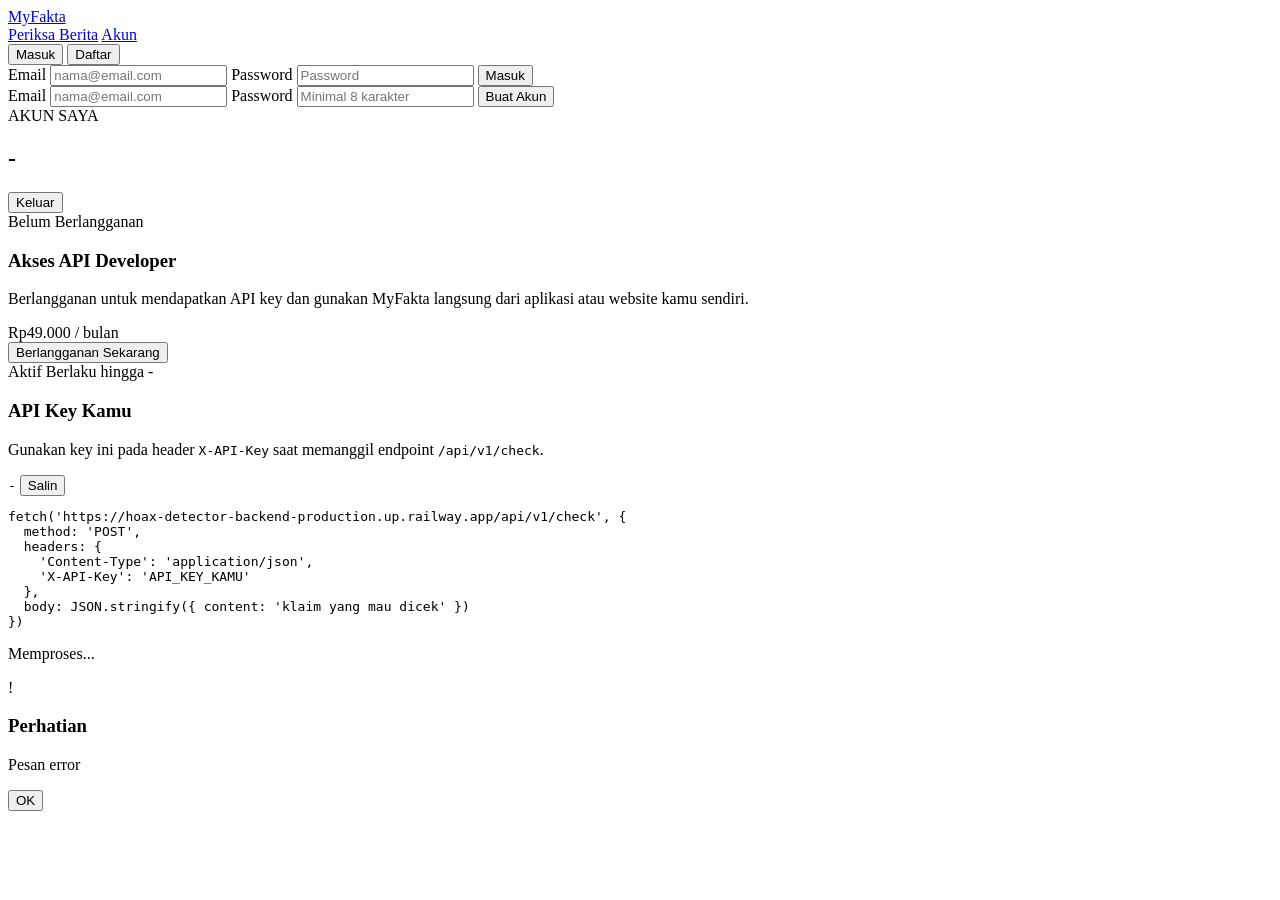
==== Frontend/account.html @ b6aeb2e0 "feat: account html for profile and auth" ====
<!DOCTYPE html>
<html lang="en">
<head>
    <meta charset="UTF-8">
    <meta name="viewport" content="width=device-width, initial-scale=1.0">
    <title>MyFakta - Akun</title>
    <link rel="stylesheet" href="style.css">
    <link rel="stylesheet" href="account.css">
    <script src="https://app.sandbox.midtrans.com/snap/snap.js" data-client-key="ISI_CLIENT_KEY_MIDTRANS_KAMU"></script>
</head>
<body>
    <main class="page">

        <div class="brand-row">
            <a href="index.html" class="brand">MyFakta</a>
            <nav class="nav-links">
                <a href="index.html">Periksa Berita</a>
                <a href="account.html" class="active">Akun</a>
            </nav>
        </div>

        <!-- ============ AUTH SECTION (login/register) ============ -->
        <section id="auth-section" class="hidden">
            <div class="auth-wrapper">
                <div class="auth-card">
                    <div class="auth-tabs">
                        <button id="tab-login" class="auth-tab active">Masuk</button>
                        <button id="tab-register" class="auth-tab">Daftar</button>
                    </div>

                    <form id="login-form" class="auth-form">
                        <label for="login-email">Email</label>
                        <input id="login-email" type="email" placeholder="nama@email.com" required/>

                        <label for="login-password">Password</label>
                        <input id="login-password" type="password" placeholder="Password" required/>

                        <button type="submit">Masuk</button>
                    </form>

                    <form id="register-form" class="auth-form hidden">
                        <label for="register-email">Email</label>
                        <input id="register-email" type="email" placeholder="nama@email.com" required/>

                        <label for="register-password">Password</label>
                        <input id="register-password" type="password" placeholder="Minimal 8 karakter" minlength="8" required/>

                        <button type="submit">Buat Akun</button>
                    </form>
                </div>
            </div>
        </section>

        <!-- ============ PROFILE / DASHBOARD SECTION ============ -->
        <section id="profile-section" class="hidden">
            <div class="profile-wrapper">

                <div class="profile-header">
                    <div>
                        <span class="badge-label">AKUN SAYA</span>
                        <h2 id="profile-email">-</h2>
                    </div>
                    <button id="logout-btn" class="btn-secondary btn-slim">Keluar</button>
                </div>

                <!-- Kondisi: belum subscribe -->
                <div id="subscribe-card" class="result-card hidden">
                    <div class="plan-status-row">
                        <span class="status-pill status-inactive">Belum Berlangganan</span>
                    </div>
                    <h3 class="plan-title">Akses API Developer</h3>
                    <p class="plan-desc">Berlangganan untuk mendapatkan API key dan gunakan MyFakta langsung dari aplikasi atau website kamu sendiri.</p>
                    <div class="price-box">
                        <span class="price-amount">Rp49.000</span>
                        <span class="price-period">/ bulan</span>
                    </div>
                    <button id="subscribe-btn" class="btn-primary">Berlangganan Sekarang</button>
                </div>

                <!-- Kondisi: sudah subscribe aktif -->
                <div id="active-card" class="result-card hidden">
                    <div class="plan-status-row">
                        <span class="status-pill status-active">Aktif</span>
                        <span class="plan-expiry" id="plan-expiry">Berlaku hingga -</span>
                    </div>
                    <h3 class="plan-title">API Key Kamu</h3>
                    <p class="plan-desc">Gunakan key ini pada header <code>X-API-Key</code> saat memanggil endpoint <code>/api/v1/check</code>.</p>

                    <div class="apikey-box">
                        <code id="api-key-value">-</code>
                        <button id="copy-key-btn" class="btn-slim">Salin</button>
                    </div>

                    <div class="code-sample">
<pre id="code-sample-text">fetch('https://hoax-detector-backend-production.up.railway.app/api/v1/check', {
  method: 'POST',
  headers: {
    'Content-Type': 'application/json',
    'X-API-Key': 'API_KEY_KAMU'
  },
  body: JSON.stringify({ content: 'klaim yang mau dicek' })
})</pre>
                    </div>
                </div>

            </div>
        </section>
    </main>

    <section id="loading-section" class="hidden">
        <div class="spinner"></div>
        <p id="loading-text">Memproses...</p>
    </section>

    <div id="modal-overlay" class="modal-overlay hidden">
        <div class="modal-box">
            <div class="modal-icon">!</div>
            <h3 id="modal-title">Perhatian</h3>
            <p id="modal-message">Pesan error</p>
            <button id="modal-close-btn" class="btn-primary">OK</button>
        </div>
    </div>

    <script>
    const API_BASE_URL = 'https://hoax-detector-backend-production.up.railway.app';

    // ---------- Elemen ----------
    const authSection      = document.getElementById('auth-section');
    const profileSection   = document.getElementById('profile-section');
    const loadingSection   = document.getElementById('loading-section');
    const loadingText      = document.getElementById('loading-text');

    const tabLogin          = document.getElementById('tab-login');
    const tabRegister       = document.getElementById('tab-register');
    const loginForm         = document.getElementById('login-form');
    const registerForm      = document.getElementById('register-form');

    const profileEmail      = document.getElementById('profile-email');
    const logoutBtn         = document.getElementById('logout-btn');

    const subscribeCard     = document.getElementById('subscribe-card');
    const subscribeBtn      = document.getElementById('subscribe-btn');

    const activeCard        = document.getElementById('active-card');
    const planExpiry        = document.getElementById('plan-expiry');
    const apiKeyValue        = document.getElementById('api-key-value');
    const copyKeyBtn        = document.getElementById('copy-key-btn');
    const codeSampleText    = document.getElementById('code-sample-text');

    const modalOverlay      = document.getElementById('modal-overlay');
    const modalTitle        = document.getElementById('modal-title');
    const modalMessage      = document.getElementById('modal-message');
    const modalCloseBtn     = document.getElementById('modal-close-btn');

    // ---------- Helper ----------
    function showModal(title, message) {
        modalTitle.textContent = title;
        modalMessage.textContent = message;
        modalOverlay.classList.remove('hidden');
    }
    function closeModal() {
        modalOverlay.classList.add('hidden');
    }
    function showLoading(text) {
        loadingText.textContent = text || 'Memproses...';
        loadingSection.classList.remove('hidden');
    }
    function hideLoading() {
        loadingSection.classList.add('hidden');
    }
    function getToken() {
        return localStorage.getItem('myfakta_token');
    }
    function setToken(token) {
        localStorage.setItem('myfakta_token', token);
    }
    function clearToken() {
        localStorage.removeItem('myfakta_token');
    }

    async function apiFetch(path, options = {}) {
        const token = getToken();
        const headers = { 'Content-Type': 'application/json', ...(options.headers || {}) };
        if (token) headers['Authorization'] = 'Bearer ' + token;

        const response = await fetch(API_BASE_URL + path, { ...options, headers });
        const body = await response.json().catch(() => ({}));

        if (!response.ok) {
            throw new Error(body.detail || 'Terjadi kesalahan, coba lagi.');
        }
        return body;
    }

    // ---------- Tab switch (login/register) ----------
    tabLogin.addEventListener('click', () => {
        tabLogin.classList.add('active');
        tabRegister.classList.remove('active');
        loginForm.classList.remove('hidden');
        registerForm.classList.add('hidden');
    });
    tabRegister.addEventListener('click', () => {
        tabRegister.classList.add('active');
        tabLogin.classList.remove('active');
        registerForm.classList.remove('hidden');
        loginForm.classList.add('hidden');
    });

    // ---------- Login ----------
    loginForm.addEventListener('submit', async (e) => {
        e.preventDefault();
        const email = document.getElementById('login-email').value.trim();
        const password = document.getElementById('login-password').value;

        showLoading('Sedang masuk...');
        try {
            const data = await apiFetch('/api/auth/login', {
                method: 'POST',
                body: JSON.stringify({ email, password }),
            });
            setToken(data.access_token);
            await loadProfile();
        } catch (err) {
            hideLoading();
            showModal('Gagal Masuk', err.message);
        }
    });

    // ---------- Register ----------
    registerForm.addEventListener('submit', async (e) => {
        e.preventDefault();
        const email = document.getElementById('register-email').value.trim();
        const password = document.getElementById('register-password').value;

        showLoading('Membuat akun...');
        try {
            await apiFetch('/api/auth/register', {
                method: 'POST',
                body: JSON.stringify({ email, password }),
            });
            // Auto login setelah register sukses
            const data = await apiFetch('/api/auth/login', {
                method: 'POST',
                body: JSON.stringify({ email, password }),
            });
            setToken(data.access_token);
            await loadProfile();
        } catch (err) {
            hideLoading();
            showModal('Gagal Mendaftar', err.message);
        }
    });

    // ---------- Load profile & tentukan tampilan ----------
    async function loadProfile() {
        showLoading('Memuat profil...');
        try {
            const profile = await apiFetch('/api/account/me');
            hideLoading();
            renderProfile(profile);
        } catch (err) {
            hideLoading();
            clearToken();
            showAuthView();
        }
    }

    function renderProfile(profile) {
        authSection.classList.add('hidden');
        profileSection.classList.remove('hidden');

        profileEmail.textContent = profile.email;

        if (profile.subscription_status === 'active' && profile.api_key) {
            subscribeCard.classList.add('hidden');
            activeCard.classList.remove('hidden');

            apiKeyValue.textContent = profile.api_key;
            codeSampleText.textContent = codeSampleText.textContent.replace('API_KEY_KAMU', profile.api_key);

            if (profile.subscription_expires_at) {
                const expiryDate = new Date(profile.subscription_expires_at);
                planExpiry.textContent = 'Berlaku hingga ' + expiryDate.toLocaleDateString('id-ID', {
                    day: 'numeric', month: 'long', year: 'numeric'
                });
            }
        } else {
            activeCard.classList.add('hidden');
            subscribeCard.classList.remove('hidden');
        }
    }

    function showAuthView() {
        profileSection.classList.add('hidden');
        authSection.classList.remove('hidden');
    }

    // ---------- Logout ----------
    logoutBtn.addEventListener('click', () => {
        clearToken();
        showAuthView();
    });

    // ---------- Subscribe (Midtrans Snap) ----------
    subscribeBtn.addEventListener('click', async () => {
        showLoading('Menyiapkan pembayaran...');
        try {
            const checkout = await apiFetch('/api/subscription/checkout', { method: 'POST' });
            hideLoading();

            window.snap.pay(checkout.snap_token, {
                onSuccess: async function () {
                    showLoading('Mengaktifkan langganan...');
                    // beri jeda singkat supaya webhook Midtrans sempat diproses backend
                    setTimeout(async () => {
                        await loadProfile();
                    }, 2000);
                },
                onPending: function () {
                    showModal('Menunggu Pembayaran', 'Pembayaran kamu sedang diproses. Silakan cek kembali halaman ini setelah pembayaran selesai.');
                },
                onError: function () {
                    showModal('Pembayaran Gagal', 'Terjadi kesalahan saat memproses pembayaran. Silakan coba lagi.');
                },
                onClose: function () {
                    // user menutup popup tanpa menyelesaikan pembayaran, tidak perlu aksi apa pun
                }
            });
        } catch (err) {
            hideLoading();
            showModal('Gagal Memulai Pembayaran', err.message);
        }
    });

    // ---------- Copy API key ----------
    copyKeyBtn.addEventListener('click', () => {
        navigator.clipboard.writeText(apiKeyValue.textContent).then(() => {
            copyKeyBtn.textContent = 'Tersalin!';
            setTimeout(() => { copyKeyBtn.textContent = 'Salin'; }, 1500);
        });
    });

    modalCloseBtn.addEventListener('click', closeModal);
    modalOverlay.addEventListener('click', e => {
        if (e.target === modalOverlay) closeModal();
    });

    // ---------- Init ----------
    (function init() {
        if (getToken()) {
            loadProfile();
        } else {
            showAuthView();
        }
    })();
    </script>
</body>
</html>
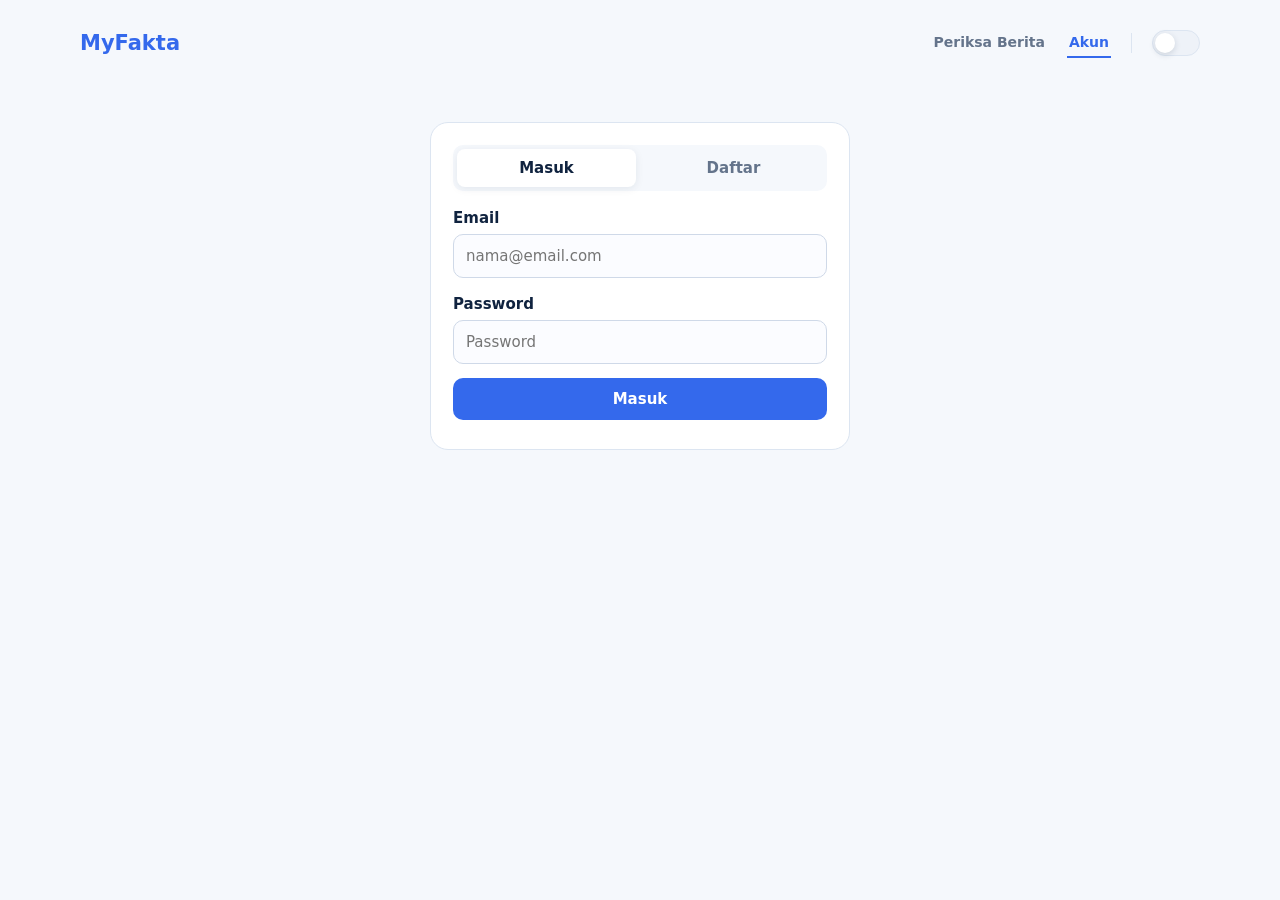
==== commit 93b0df0e: "feat: tambahan button light & dark" ====
--- a/Frontend/account.html
+++ b/Frontend/account.html
@@ -16,6 +16,13 @@
             <nav class="nav-links">
                 <a href="index.html">Periksa Berita</a>
                 <a href="account.html" class="active">Akun</a>
+                <span class="nav-divider"></span>
+                <button type="button" class="theme-toggle" id="themeToggle" aria-label="Ganti tema">
+                    <span class="toggle-knob">
+                        <span class="icon-sun">☀️</span>
+                        <span class="icon-moon">🌙</span>
+                    </span>
+                </button>
             </nav>
         </div>
 
@@ -122,6 +129,29 @@
     </div>
 
     <script>
+    // ===== Dark / Light mode toggle (sama persis dengan index.html, pakai key localStorage yang sama) =====
+    (function () {
+        const root = document.documentElement;
+        const toggleBtn = document.getElementById('themeToggle');
+
+        function applyTheme(theme) {
+            root.setAttribute('data-theme', theme);
+            try { localStorage.setItem('theme', theme); } catch (e) {}
+        }
+
+        let saved = 'light';
+        try { saved = localStorage.getItem('theme') || 'light'; } catch (e) {}
+        if (saved !== 'dark' && window.matchMedia && window.matchMedia('(prefers-color-scheme: dark)').matches) {
+            saved = 'dark';
+        }
+        applyTheme(saved);
+
+        toggleBtn.addEventListener('click', function () {
+            const next = root.getAttribute('data-theme') === 'dark' ? 'light' : 'dark';
+            applyTheme(next);
+        });
+    })();
+
     const API_BASE_URL = 'https://hoax-detector-backend-production.up.railway.app';
 
     // ---------- Elemen ----------
--- a/Frontend/style.css
+++ b/Frontend/style.css
@@ -0,0 +1,782 @@
+body {
+    margin: 0;
+    background: #f5f8fc;
+    color: #10233f;
+    font: 15px system-ui;
+    transition: background 0.35s ease, color 0.35s ease;
+}
+
+.page {
+    max-width: 1120px;
+    margin: auto;
+    padding: 28px 24px 72px;
+}
+
+.brand {
+    color: #3469ec;
+    font-size: 21px;
+    font-weight: 800;
+    text-decoration: none;
+}
+
+.judul {
+    max-width: 690px;
+    margin: 88px auto 42px;
+    text-align: center;
+}
+
+.judul h1 {
+    margin: 0;
+    font-size: 52px;
+    letter-spacing: -2.7px;
+    line-height: 1.03;
+}
+
+.judul p {
+    color: #475569;
+}
+
+.input {
+    background: #fff;
+    border: 1px solid #dce5f1;
+    border-radius: 18px;
+    margin-top: 24px;
+    padding: 22px;
+    transition: background 0.35s ease, border-color 0.35s ease;
+}
+
+.input label {
+    font-weight: bold;
+}
+
+input,
+button {
+    box-sizing: border-box;
+    border-radius: 10px;
+    font: inherit;
+    margin: 7px 0;
+    padding: 12px;
+    width: 100%;
+}
+
+input {
+    background: #fbfcff;
+    border: 1px solid #cfd9e8;
+    color: #10233f;
+    transition: background 0.3s ease, border-color 0.3s ease, color 0.3s ease;
+}
+
+button {
+    background: #3469ec;
+    border: 0;
+    color: #fff;
+    cursor: pointer;
+    font-weight: 700;
+    transition: background 0.2s ease;
+}
+
+button:hover {
+    background: #2a55c9;
+}
+
+.hidden {
+    display: none !important;
+}
+
+#hero-wrapper {
+    animation: fadeIn 0.4s ease;
+}
+
+#loading-section {
+    position: fixed;
+    inset: 0;
+    background: rgba(245, 248, 252, 0.85);
+    backdrop-filter: blur(4px);
+    display: flex;
+    flex-direction: column;
+    align-items: center;
+    justify-content: center;
+    z-index: 9998;
+    animation: fadeIn 0.2s ease;
+}
+
+.spinner {
+    width: 48px;
+    height: 48px;
+    border: 4px solid #dce5f1;
+    border-top: 4px solid #3469ec;
+    border-radius: 50%;
+    animation: spin 1s linear infinite;
+    margin-bottom: 16px;
+}
+
+#loading-section p {
+    color: #6b7c93;
+    font-size: 14px;
+    margin: 0;
+}
+
+#result-section {
+    margin-top: 40px;
+    animation: fadeIn 0.5s ease;
+}
+
+.result-card {
+    background: #fff;
+    border: 1px solid #e6ecf5;
+    border-radius: 20px;
+    padding: 32px;
+    box-shadow: 0 8px 30px rgba(16, 35, 63, 0.06);
+    transition: background 0.35s ease, border-color 0.35s ease;
+}
+
+.result-header {
+    display: flex;
+    justify-content: space-between;
+    align-items: flex-start;
+    gap: 24px;
+    margin-bottom: 24px;
+    flex-wrap: wrap;
+}
+
+.badge-label {
+    display: inline-block;
+    font-size: 11px;
+    font-weight: 800;
+    letter-spacing: 1.2px;
+    color: #3469ec;
+    margin-bottom: 8px;
+}
+
+.result-header-text h2 {
+    margin: 0 0 8px 0;
+    font-size: 24px;
+    color: #10233f;
+    letter-spacing: -0.6px;
+}
+
+.result-url {
+    margin: 0;
+    font-size: 13px;
+    color: #8894a7;
+    white-space: nowrap;
+    overflow: hidden;
+    text-overflow: ellipsis;
+    max-width: 480px;
+}
+
+.verdict-badge {
+    display: flex;
+    align-items: center;
+    gap: 12px;
+    padding: 12px 18px;
+    border-radius: 12px;
+    min-width: 140px;
+}
+
+.verdict-badge-icon {
+    width: 34px;
+    height: 34px;
+    border-radius: 50%;
+    display: flex;
+    align-items: center;
+    justify-content: center;
+    font-weight: 800;
+    font-size: 17px;
+    color: #fff;
+    flex-shrink: 0;
+    line-height: 1;
+}
+
+.verdict-badge-text {
+    display: flex;
+    flex-direction: column;
+    text-align: left;
+}
+
+#verdict-badge-title {
+    display: block;
+    font-weight: 800;
+    font-size: 13px;
+    letter-spacing: 1px;
+    line-height: 1.1;
+}
+
+.verdict-badge small {
+    display: block;
+    font-size: 11px;
+    margin-top: 2px;
+    opacity: 0.85;
+}
+
+.verdict-badge.yellow { background: #fef3c7; color: #92400e; }
+.verdict-badge.yellow .verdict-badge-icon { background: #fbbf24; }
+
+.verdict-badge.green  { background: #d1fae5; color: #065f46; }
+.verdict-badge.green  .verdict-badge-icon { background: #34d399; }
+
+.verdict-badge.red    { background: #fee2e2; color: #991b1b; }
+.verdict-badge.red    .verdict-badge-icon { background: #f87171; }
+
+.verdict-panel {
+    display: flex;
+    align-items: stretch;
+    gap: 24px;
+    padding: 24px 26px;
+    border-radius: 16px;
+    margin-bottom: 22px;
+    background: #f5f8fc;
+    border: 1px solid #e6ecf5;
+    transition: background 0.4s ease, border-color 0.4s ease;
+}
+
+.verdict-panel.status-green {
+    background: #ecfdf5;
+    border-color: #a7f3d0;
+}
+
+.verdict-panel.status-yellow {
+    background: #fffbeb;
+    border-color: #fde68a;
+}
+
+.verdict-panel.status-red {
+    background: #fef2f2;
+    border-color: #fecaca;
+}
+
+.verdict-score {
+    display: flex;
+    flex-direction: column;
+    justify-content: center;
+    min-width: 130px;
+}
+
+.verdict-score-label {
+    font-size: 11px;
+    font-weight: 800;
+    letter-spacing: 1px;
+    color: #8894a7;
+    margin-bottom: 4px;
+}
+
+.verdict-score-value {
+    display: flex;
+    align-items: baseline;
+    gap: 4px;
+}
+
+#score-number {
+    font-size: 46px;
+    font-weight: 800;
+    color: #10233f;
+    letter-spacing: -2px;
+    line-height: 1;
+}
+
+.verdict-score-max {
+    font-size: 14px;
+    color: #8894a7;
+    font-weight: 600;
+}
+
+.verdict-divider {
+    width: 1px;
+    background: rgba(16, 35, 63, 0.08);
+    margin: 4px 0;
+    flex-shrink: 0;
+}
+
+.verdict-info {
+    display: flex;
+    flex-direction: column;
+    justify-content: center;
+    gap: 12px;
+    flex: 1;
+    min-width: 0;
+}
+
+.verdict-summary {
+    margin: 0;
+    color: #475569;
+    font-size: 14px;
+    line-height: 1.55;
+}
+
+.verdict-action {
+    padding-top: 12px;
+    border-top: 1px dashed rgba(16, 35, 63, 0.1);
+}
+
+.verdict-action-title {
+    display: block;
+    font-size: 13px;
+    color: #10233f;
+    font-weight: 700;
+    margin-bottom: 2px;
+}
+
+.verdict-action p {
+    margin: 0;
+    font-size: 13px;
+    color: #475569;
+    line-height: 1.5;
+}
+
+.analysis-grid {
+    display: grid;
+    grid-template-columns: repeat(2, 1fr);
+    gap: 16px;
+    margin-bottom: 22px;
+    --status-color: #fbbf24;
+    --status-color-dark: #f5b014;
+}
+
+.analysis-grid.status-green {
+    --status-color: #34d399;
+    --status-color-dark: #2ec48b;
+}
+
+.analysis-grid.status-yellow {
+    --status-color: #fbbf24;
+    --status-color-dark: #f5b014;
+}
+
+.analysis-grid.status-red {
+    --status-color: #f87171;
+    --status-color-dark: #f55f5f;
+}
+
+.analysis-card {
+    position: relative;
+    background: #fff;
+    border: 1px solid #e6ecf5;
+    border-radius: 14px;
+    padding: 20px;
+    cursor: pointer;
+    overflow: hidden;
+    transition: border-color 0.25s ease, box-shadow 0.25s ease, background 0.35s ease;
+}
+
+.analysis-card:hover {
+    border-color: #c7d5ee;
+    box-shadow: 0 12px 28px rgba(16, 35, 63, 0.08);
+}
+
+.analysis-card > * {
+    transition: opacity 0.2s ease;
+}
+
+.analysis-card:hover > * {
+    opacity: 0;
+}
+
+.card-header {
+    display: flex;
+    justify-content: space-between;
+    align-items: center;
+    margin-bottom: 12px;
+    gap: 10px;
+}
+
+.analysis-card h3 {
+    margin: 0;
+    font-size: 15px;
+    color: #10233f;
+    font-weight: 700;
+    flex: 1;
+}
+
+.card-percent {
+    font-size: 14px;
+    font-weight: 800;
+    letter-spacing: -0.3px;
+    color: var(--status-color);
+    transition: color 0.4s ease;
+}
+
+.mini-bar {
+    background: #eef2f8;
+    height: 6px;
+    border-radius: 3px;
+    overflow: hidden;
+    margin-bottom: 12px;
+}
+
+.mini-fill {
+    height: 100%;
+    border-radius: 3px;
+    width: 0%;
+    background: var(--status-color);
+    transition: width 0.9s ease-in-out, background 0.4s ease;
+}
+
+.analysis-card p {
+    margin: 0;
+    font-size: 13px;
+    color: #64748b;
+    line-height: 1.5;
+}
+
+.analysis-card::after {
+    content: attr(data-desc);
+    position: absolute;
+    inset: 0;
+    background: var(--status-color-dark);
+    color: #fff;
+    font-size: 12.5px;
+    line-height: 1.6;
+    padding: 22px 20px;
+    display: flex;
+    align-items: flex-start;
+    justify-content: flex-start;
+    text-align: left;
+    opacity: 0;
+    transform: translateY(12px);
+    pointer-events: none;
+    transition: opacity 0.28s ease, transform 0.28s ease,
+                background 0.4s ease;
+    border-radius: 14px;
+    font-weight: 500;
+    box-shadow: inset 0 0 0 1px rgba(255, 255, 255, 0.15);
+    z-index: 5;
+}
+
+.analysis-card:hover::after {
+    opacity: 1;
+    transform: translateY(0);
+}
+
+.action-buttons {
+    text-align: center;
+}
+
+.btn-secondary {
+    background: #3469ec;
+    color: #fff;
+    border: 0;
+    padding: 12px;
+    border-radius: 10px;
+    font-weight: 700;
+    cursor: pointer;
+    width: 100%;
+    transition: all 0.2s ease;
+}
+
+.btn-secondary:hover {
+    background: #2a55c9;
+    color: #fff;
+}
+
+.modal-overlay {
+    position: fixed;
+    inset: 0;
+    background: rgba(16, 35, 63, 0.55);
+    backdrop-filter: blur(4px);
+    display: flex;
+    align-items: center;
+    justify-content: center;
+    z-index: 9999;
+    padding: 20px;
+    animation: fadeIn 0.2s ease;
+}
+
+.modal-box {
+    background: #fff;
+    border-radius: 18px;
+    padding: 32px 28px 24px;
+    max-width: 380px;
+    width: 100%;
+    text-align: center;
+    box-shadow: 0 20px 60px rgba(16, 35, 63, 0.25);
+    animation: popIn 0.25s ease;
+    transition: background 0.35s ease;
+}
+
+.modal-icon {
+    width: 56px;
+    height: 56px;
+    border-radius: 50%;
+    background: #fee2e2;
+    color: #dc2626;
+    font-size: 28px;
+    font-weight: bold;
+    display: flex;
+    align-items: center;
+    justify-content: center;
+    margin: 0 auto 16px;
+}
+
+.modal-box h3 {
+    margin: 0 0 8px;
+    font-size: 18px;
+    color: #10233f;
+}
+
+.modal-box p {
+    margin: 0 0 22px;
+    color: #475569;
+    font-size: 14px;
+    line-height: 1.5;
+}
+
+.btn-primary {
+    background: #3469ec;
+    color: #fff;
+    border: 0;
+    padding: 12px 24px;
+    border-radius: 10px;
+    font-weight: 700;
+    cursor: pointer;
+    width: 100%;
+    transition: background 0.2s;
+}
+
+.btn-primary:hover {
+    background: #2a55c9;
+}
+
+@keyframes spin {
+    0%   { transform: rotate(0deg); }
+    100% { transform: rotate(360deg); }
+}
+
+@keyframes fadeIn {
+    from { opacity: 0; }
+    to   { opacity: 1; }
+}
+
+@keyframes popIn {
+    from { opacity: 0; transform: scale(0.9); }
+    to   { opacity: 1; transform: scale(1); }
+}
+
+@media (max-width: 640px) {
+    .analysis-grid { grid-template-columns: 1fr; }
+    .result-card { padding: 22px; }
+    .result-header { flex-direction: column; }
+    .verdict-badge { min-width: auto; }
+
+    .verdict-panel {
+        flex-direction: column;
+        gap: 16px;
+        padding: 20px;
+    }
+    .verdict-divider {
+        width: 100%;
+        height: 1px;
+        margin: 0;
+    }
+    .verdict-score {
+        min-width: auto;
+    }
+}
+
+@media (max-width: 640px) {
+    /* ... aturan lama tetap ... */
+
+    /* Badge verdict: sembunyikan teks, hanya tampilkan ikon */
+    .verdict-badge-text {
+        display: none;
+    }
+
+    .verdict-badge {
+        min-width: auto;
+        padding: 8px;
+        gap: 0;
+        border-radius: 50%;
+    }
+
+    .verdict-badge-icon {
+        width: 36px;
+        height: 36px;
+        font-size: 18px;
+    }
+
+    /* Header tetap sejajar (judul di kiri, badge di kanan) */
+    .result-header {
+        flex-direction: row;
+        align-items: flex-start;
+        justify-content: space-between;
+        gap: 12px;
+    }
+
+    .result-header-text {
+        flex: 1;
+        min-width: 0;
+    }
+
+    /* URL di HP jangan terlalu lebar */
+    .result-url {
+        max-width: 100%;
+    }
+}
+
+/* ============================================
+   BARU: brand-row/nav-links (sebelumnya kosong)
+   + tombol dark/light mode
+   ============================================ */
+
+.brand-row {
+    display: flex;
+    align-items: center;
+    justify-content: space-between;
+    gap: 20px;
+    flex-wrap: wrap;
+}
+
+.nav-links {
+    display: flex;
+    align-items: center;
+    gap: 28px;
+}
+
+.nav-links a {
+    text-decoration: none;
+    font-size: 14.5px;
+    font-weight: 600;
+    color: #64748b;
+    padding-bottom: 4px;
+    border-bottom: 2px solid transparent;
+    transition: color 0.2s ease, border-color 0.2s ease;
+}
+
+.nav-links a:hover { color: #10233f; }
+
+.nav-links a.active {
+    color: #3469ec;
+    border-color: #3469ec;
+}
+
+.nav-divider {
+    width: 1px;
+    height: 20px;
+    background: #dce5f1;
+}
+
+.theme-toggle {
+    width: 48px !important;
+    height: 26px !important;
+    padding: 0 !important;
+    margin: 0 !important;
+    border: 1px solid #dce5f1;
+    border-radius: 999px;
+    background: #eef2f8 !important;
+    cursor: pointer;
+    position: relative;
+    display: inline-block;
+    flex-shrink: 0;
+    transition: background 0.3s ease, border-color 0.3s ease;
+}
+
+.theme-toggle:hover {
+    background: #e4e9f4 !important;
+}
+
+.toggle-knob {
+    position: absolute;
+    top: 2px;
+    left: 2px;
+    width: 20px;
+    height: 20px;
+    border-radius: 50%;
+    background: #ffffff;
+    box-shadow: 0 2px 6px rgba(16, 35, 63, 0.15);
+    display: flex;
+    align-items: center;
+    justify-content: center;
+    font-size: 11px;
+    transition: transform 0.35s cubic-bezier(.16,1,.3,1);
+    pointer-events: none;
+}
+
+.icon-sun, .icon-moon {
+    position: absolute;
+    transition: opacity 0.25s ease, transform 0.25s ease;
+}
+.icon-sun  { opacity: 1; transform: scale(1); }
+.icon-moon { opacity: 0; transform: scale(0.5); }
+
+/* ============================================
+   BARU: mode gelap (aktif saat <html data-theme="dark">)
+   ============================================ */
+
+html[data-theme="dark"] body {
+    background: #0f1521;
+    color: #e2e8f5;
+}
+
+html[data-theme="dark"] .brand { color: #6c93ff; }
+
+html[data-theme="dark"] .nav-links a { color: #93a1b8; }
+html[data-theme="dark"] .nav-links a:hover { color: #e2e8f5; }
+html[data-theme="dark"] .nav-links a.active { color: #6c93ff; border-color: #6c93ff; }
+html[data-theme="dark"] .nav-divider { background: #2a3348; }
+
+html[data-theme="dark"] .judul p { color: #93a1b8; }
+
+html[data-theme="dark"] .input {
+    background: #171f30;
+    border-color: #262f42;
+}
+html[data-theme="dark"] input {
+    background: #10192a;
+    border-color: #262f42;
+    color: #e2e8f5;
+}
+
+html[data-theme="dark"] .theme-toggle {
+    background: #262f42 !important;
+    border-color: #333f57;
+}
+html[data-theme="dark"] .theme-toggle:hover {
+    background: #2d3852 !important;
+}
+html[data-theme="dark"] .toggle-knob {
+    transform: translateX(22px);
+    background: #10192a;
+}
+html[data-theme="dark"] .icon-sun  { opacity: 0; transform: scale(0.5); }
+html[data-theme="dark"] .icon-moon { opacity: 1; transform: scale(1); }
+
+html[data-theme="dark"] .result-card {
+    background: #171f30;
+    border-color: #262f42;
+}
+html[data-theme="dark"] .result-header-text h2 { color: #e2e8f5; }
+html[data-theme="dark"] .result-url { color: #7c8aa3; }
+
+html[data-theme="dark"] .verdict-panel {
+    background: #10192a;
+    border-color: #262f42;
+}
+html[data-theme="dark"] .verdict-panel.status-green {
+    background: #0d1f1a; border-color: #1d4b3b;
+}
+html[data-theme="dark"] .verdict-panel.status-yellow {
+    background: #241d0d; border-color: #55431b;
+}
+html[data-theme="dark"] .verdict-panel.status-red {
+    background: #26130f; border-color: #5c2721;
+}
+html[data-theme="dark"] #score-number { color: #e2e8f5; }
+html[data-theme="dark"] .verdict-score-label,
+html[data-theme="dark"] .verdict-score-max { color: #7c8aa3; }
+html[data-theme="dark"] .verdict-summary,
+html[data-theme="dark"] .verdict-action p { color: #b3bfd4; }
+html[data-theme="dark"] .verdict-action-title { color: #e2e8f5; }
+html[data-theme="dark"] .verdict-divider { background: rgba(226,232,245,0.1); }
+html[data-theme="dark"] .verdict-action { border-top-color: rgba(226,232,245,0.12); }
+
+html[data-theme="dark"] .analysis-card {
+    background: #171f30;
+    border-color: #262f42;
+}
+html[data-theme="dark"] .analysis-card:hover { border-color: #3a4763; }
+html[data-theme="dark"] .analysis-card h3 { color: #e2e8f5; }
+html[data-theme="dark"] .analysis-card p { color: #93a1b8; }
+html[data-theme="dark"] .mini-bar { background: #10192a; }
+
+html[data-theme="dark"] .modal-box { background: #171f30; }
+html[data-theme="dark"] .modal-box h3 { color: #e2e8f5; }
+html[data-theme="dark"] .modal-box p { color: #b3bfd4; }
--- a/Frontend/account.css
+++ b/Frontend/account.css
@@ -0,0 +1,330 @@
+/* ===== Nav & brand row ===== */
+.brand-row {
+    display: flex;
+    align-items: center;
+    justify-content: space-between;
+    flex-wrap: wrap;
+    gap: 12px;
+}
+
+.brand-row .brand {
+    text-decoration: none;
+    color: #3469ec;
+}
+
+.nav-links {
+    display: flex;
+    gap: 20px;
+}
+
+.nav-links a {
+    color: #64748b;
+    text-decoration: none;
+    font-weight: 600;
+    font-size: 14px;
+    padding: 6px 2px;
+    border-bottom: 2px solid transparent;
+    transition: color 0.2s ease, border-color 0.2s ease;
+}
+
+.nav-links a:hover {
+    color: #3469ec;
+}
+
+.nav-links a.active {
+    color: #3469ec;
+    border-bottom-color: #3469ec;
+}
+
+/* ===== Auth section ===== */
+.auth-wrapper {
+    max-width: 420px;
+    margin: 64px auto;
+}
+
+.auth-card {
+    background: #fff;
+    border: 1px solid #dce5f1;
+    border-radius: 18px;
+    padding: 22px;
+    transition: background 0.35s ease, border-color 0.35s ease;
+}
+
+.auth-tabs {
+    display: flex;
+    gap: 8px;
+    margin-bottom: 18px;
+    background: #f5f8fc;
+    border-radius: 10px;
+    padding: 4px;
+    transition: background 0.35s ease;
+}
+
+.auth-tab {
+    flex: 1;
+    width: auto;
+    margin: 0;
+    background: transparent;
+    color: #64748b;
+    font-weight: 700;
+    border-radius: 8px;
+    padding: 10px;
+}
+
+.auth-tab:hover {
+    background: transparent;
+    color: #3469ec;
+}
+
+.auth-tab.active {
+    background: #fff;
+    color: #10233f;
+    box-shadow: 0 2px 8px rgba(16, 35, 63, 0.08);
+}
+
+.auth-form label {
+    font-weight: bold;
+    display: block;
+    margin-top: 10px;
+}
+
+.auth-form label:first-of-type {
+    margin-top: 0;
+}
+
+/* ===== Profile section ===== */
+.profile-wrapper {
+    max-width: 560px;
+    margin: 48px auto 0;
+}
+
+.profile-header {
+    display: flex;
+    justify-content: space-between;
+    align-items: flex-start;
+    gap: 16px;
+    margin-bottom: 24px;
+    flex-wrap: wrap;
+}
+
+.profile-header h2 {
+    margin: 4px 0 0;
+    font-size: 22px;
+    letter-spacing: -0.5px;
+}
+
+.btn-slim {
+    width: auto;
+    padding: 10px 16px;
+}
+
+.plan-status-row {
+    display: flex;
+    align-items: center;
+    justify-content: space-between;
+    gap: 12px;
+    margin-bottom: 14px;
+    flex-wrap: wrap;
+}
+
+.status-pill {
+    display: inline-block;
+    font-size: 12px;
+    font-weight: 800;
+    letter-spacing: 0.4px;
+    padding: 6px 12px;
+    border-radius: 999px;
+}
+
+.status-pill.status-active {
+    background: #d1fae5;
+    color: #065f46;
+}
+
+.status-pill.status-inactive {
+    background: #eef2f8;
+    color: #64748b;
+}
+
+.plan-expiry {
+    font-size: 13px;
+    color: #8894a7;
+}
+
+.plan-title {
+    margin: 0 0 8px;
+    font-size: 19px;
+    color: #10233f;
+}
+
+.plan-desc {
+    margin: 0 0 20px;
+    color: #64748b;
+    font-size: 14px;
+    line-height: 1.55;
+}
+
+.plan-desc code {
+    background: #eef2f8;
+    padding: 2px 6px;
+    border-radius: 5px;
+    font-size: 12.5px;
+}
+
+.price-box {
+    display: flex;
+    align-items: baseline;
+    gap: 6px;
+    margin-bottom: 20px;
+}
+
+.price-amount {
+    font-size: 32px;
+    font-weight: 800;
+    color: #10233f;
+    letter-spacing: -1px;
+}
+
+.price-period {
+    font-size: 14px;
+    color: #8894a7;
+}
+
+.apikey-box {
+    display: flex;
+    align-items: center;
+    justify-content: space-between;
+    gap: 12px;
+    background: #f5f8fc;
+    border: 1px solid #dce5f1;
+    border-radius: 10px;
+    padding: 12px 14px;
+    margin-bottom: 16px;
+    transition: background 0.35s ease, border-color 0.35s ease;
+}
+
+.apikey-box code {
+    font-size: 13px;
+    color: #10233f;
+    overflow-x: auto;
+    white-space: nowrap;
+}
+
+.code-sample {
+    background: #10233f;
+    border-radius: 10px;
+    padding: 16px;
+    overflow-x: auto;
+}
+
+.code-sample pre {
+    margin: 0;
+    color: #e2e8f0;
+    font-size: 12.5px;
+    line-height: 1.6;
+    white-space: pre;
+}
+
+/* ===== Sources list (halaman utama) ===== */
+.sources-section {
+    margin-bottom: 22px;
+}
+
+.sources-title {
+    display: block;
+    font-size: 13px;
+    color: #10233f;
+    margin-bottom: 10px;
+}
+
+.sources-list {
+    list-style: none;
+    margin: 0;
+    padding: 0;
+    display: flex;
+    flex-direction: column;
+    gap: 8px;
+}
+
+.sources-list li a {
+    display: block;
+    background: #f5f8fc;
+    border: 1px solid #e6ecf5;
+    border-radius: 10px;
+    padding: 10px 14px;
+    color: #3469ec;
+    text-decoration: none;
+    font-size: 13px;
+    transition: border-color 0.2s ease;
+}
+
+.sources-list li a:hover {
+    border-color: #3469ec;
+}
+
+@media (max-width: 640px) {
+    .auth-wrapper { margin: 32px auto; }
+    .profile-wrapper { margin-top: 24px; }
+}
+
+/* ============================================
+   BARU: dark mode untuk elemen khusus halaman Akun
+   ============================================ */
+
+html[data-theme="dark"] .auth-card {
+    background: #171f30;
+    border-color: #262f42;
+}
+
+html[data-theme="dark"] .auth-tabs {
+    background: #10192a;
+}
+
+html[data-theme="dark"] .auth-tab {
+    color: #93a1b8;
+}
+html[data-theme="dark"] .auth-tab.active {
+    background: #262f42;
+    color: #e2e8f5;
+    box-shadow: 0 2px 8px rgba(0, 0, 0, 0.3);
+}
+
+html[data-theme="dark"] .profile-header h2 { color: #e2e8f5; }
+
+html[data-theme="dark"] .status-pill.status-active {
+    background: #0d1f1a;
+    color: #4ade80;
+}
+html[data-theme="dark"] .status-pill.status-inactive {
+    background: #262f42;
+    color: #93a1b8;
+}
+html[data-theme="dark"] .plan-expiry { color: #7c8aa3; }
+
+html[data-theme="dark"] .plan-title { color: #e2e8f5; }
+html[data-theme="dark"] .plan-desc { color: #93a1b8; }
+html[data-theme="dark"] .plan-desc code {
+    background: #262f42;
+    color: #e2e8f5;
+}
+
+html[data-theme="dark"] .price-amount { color: #e2e8f5; }
+html[data-theme="dark"] .price-period { color: #7c8aa3; }
+
+html[data-theme="dark"] .apikey-box {
+    background: #10192a;
+    border-color: #262f42;
+}
+html[data-theme="dark"] .apikey-box code { color: #e2e8f5; }
+
+html[data-theme="dark"] .code-sample { background: #0a1220; }
+
+html[data-theme="dark"] .sources-title { color: #e2e8f5; }
+html[data-theme="dark"] .sources-list li a {
+    background: #10192a;
+    border-color: #262f42;
+    color: #6c93ff;
+}
+html[data-theme="dark"] .sources-list li a:hover {
+    border-color: #6c93ff;
+}
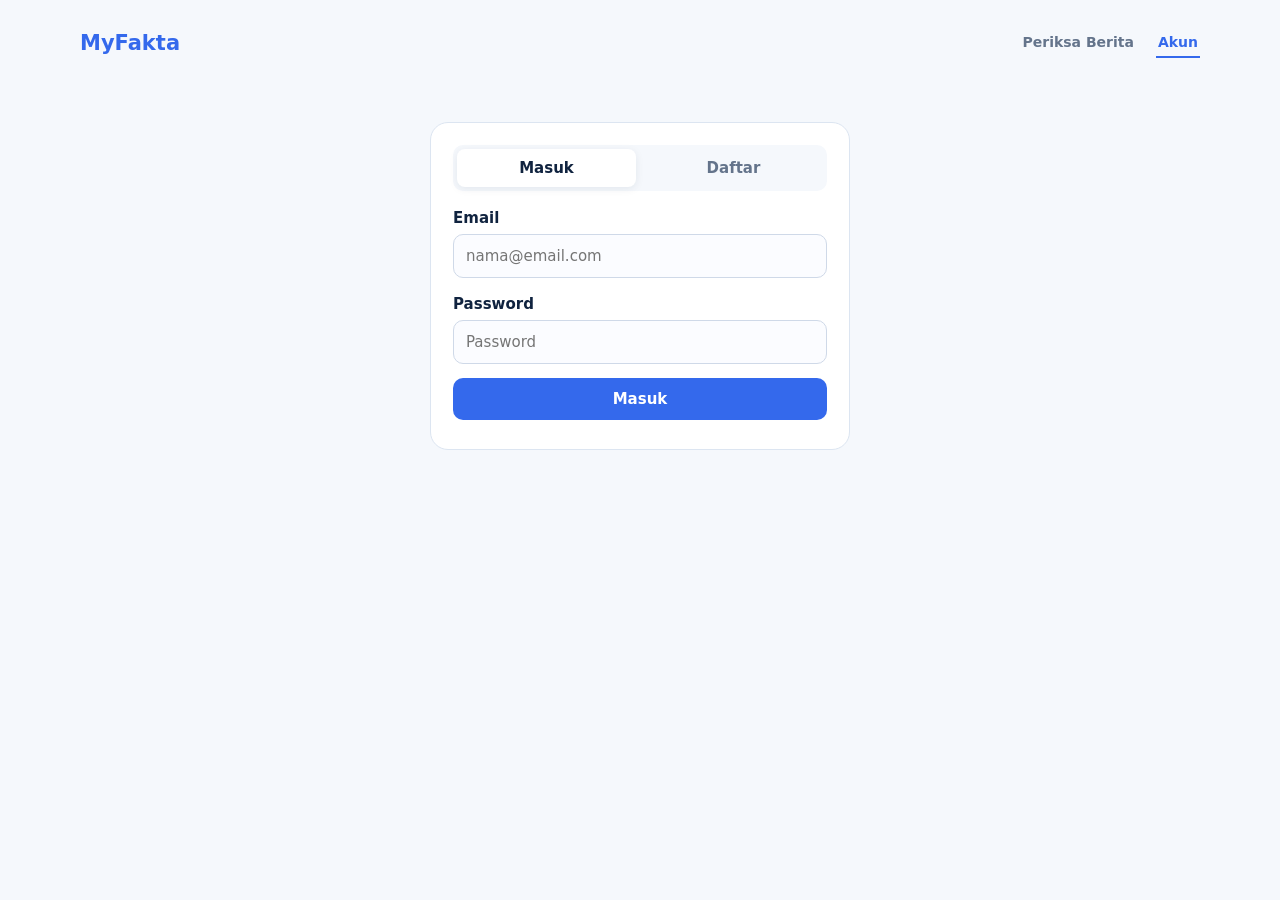
==== commit 9ee7a843: "feat: update subs form" ====
--- a/Frontend/account.html
+++ b/Frontend/account.html
@@ -16,13 +16,6 @@
             <nav class="nav-links">
                 <a href="index.html">Periksa Berita</a>
                 <a href="account.html" class="active">Akun</a>
-                <span class="nav-divider"></span>
-                <button type="button" class="theme-toggle" id="themeToggle" aria-label="Ganti tema">
-                    <span class="toggle-knob">
-                        <span class="icon-sun">☀️</span>
-                        <span class="icon-moon">🌙</span>
-                    </span>
-                </button>
             </nav>
         </div>
 
@@ -50,7 +43,7 @@
                         <input id="register-email" type="email" placeholder="nama@email.com" required/>
 
                         <label for="register-password">Password</label>
-                        <input id="register-password" type="password" placeholder="Minimal 8 karakter" minlength="8" required/>
+                        <input id="register-password" type="password" placeholder="8 sampai 72 karakter" minlength="8" maxlength="72" required/>
 
                         <button type="submit">Buat Akun</button>
                     </form>
@@ -70,35 +63,63 @@
                     <button id="logout-btn" class="btn-secondary btn-slim">Keluar</button>
                 </div>
 
-                <!-- Kondisi: belum subscribe -->
-                <div id="subscribe-card" class="result-card hidden">
-                    <div class="plan-status-row">
-                        <span class="status-pill status-inactive">Belum Berlangganan</span>
-                    </div>
-                    <h3 class="plan-title">Akses API Developer</h3>
-                    <p class="plan-desc">Berlangganan untuk mendapatkan API key dan gunakan MyFakta langsung dari aplikasi atau website kamu sendiri.</p>
-                    <div class="price-box">
-                        <span class="price-amount">Rp49.000</span>
-                        <span class="price-period">/ bulan</span>
-                    </div>
-                    <button id="subscribe-btn" class="btn-primary">Berlangganan Sekarang</button>
+                <!-- Kondisi: akun gratis (belum subscribe / sudah expired) -->
+                <div id="free-view" class="hidden">
+
+                    <div class="result-card quota-card">
+                        <div class="plan-status-row">
+                            <span class="status-pill status-inactive">Akun Gratis</span>
+                            <span class="plan-expiry" id="quota-text">0 dari 3 pemeriksaan hari ini</span>
+                        </div>
+                        <div class="quota-bar"><div class="quota-fill" id="quota-fill"></div></div>
+                        <p class="plan-desc quota-note">Jatah direset setiap hari. Hasil yang sudah pernah diperiksa (dari cache) tidak mengurangi jatah.</p>
+                    </div>
+
+                    <h3 class="section-heading">Berlangganan untuk tanpa batas</h3>
+                    <p class="plan-desc">Pemeriksaan tanpa batas harian, ditambah API key untuk dipakai di aplikasi atau website kamu sendiri.</p>
+
+                    <div class="plan-grid" id="plan-grid">
+                        <button type="button" class="plan-option" data-plan="monthly">
+                            <span class="plan-option-name">1 Bulan</span>
+                            <span class="plan-option-price">Rp49.000</span>
+                            <span class="plan-option-note">Rp49.000 / bulan</span>
+                        </button>
+
+                        <button type="button" class="plan-option featured" data-plan="five_months">
+                            <span class="plan-option-tag">Hemat</span>
+                            <span class="plan-option-name">5 Bulan</span>
+                            <span class="plan-option-price">Rp239.000</span>
+                            <span class="plan-option-note">Rp47.800 / bulan</span>
+                        </button>
+
+                        <button type="button" class="plan-option" data-plan="yearly">
+                            <span class="plan-option-tag">Terhemat</span>
+                            <span class="plan-option-name">1 Tahun</span>
+                            <span class="plan-option-price">Rp559.000</span>
+                            <span class="plan-option-note">Rp46.600 / bulan</span>
+                        </button>
+                    </div>
                 </div>
 
-                <!-- Kondisi: sudah subscribe aktif -->
-                <div id="active-card" class="result-card hidden">
-                    <div class="plan-status-row">
-                        <span class="status-pill status-active">Aktif</span>
-                        <span class="plan-expiry" id="plan-expiry">Berlaku hingga -</span>
-                    </div>
-                    <h3 class="plan-title">API Key Kamu</h3>
-                    <p class="plan-desc">Gunakan key ini pada header <code>X-API-Key</code> saat memanggil endpoint <code>/api/v1/check</code>.</p>
-
-                    <div class="apikey-box">
-                        <code id="api-key-value">-</code>
-                        <button id="copy-key-btn" class="btn-slim">Salin</button>
-                    </div>
-
-                    <div class="code-sample">
+                <!-- Kondisi: subscription aktif -->
+                <div id="active-view" class="hidden">
+                    <div class="result-card">
+                        <div class="plan-status-row">
+                            <span class="status-pill status-active" id="active-plan-pill">Aktif</span>
+                            <span class="plan-expiry" id="plan-expiry">Berlaku hingga -</span>
+                        </div>
+                        <h3 class="plan-title">Pemeriksaan Tanpa Batas</h3>
+                        <p class="plan-desc">Kamu bisa memeriksa artikel sebanyak yang dibutuhkan selama langganan aktif.</p>
+
+                        <h3 class="plan-title">API Key Kamu</h3>
+                        <p class="plan-desc">Gunakan key ini pada header <code>X-API-Key</code> saat memanggil endpoint <code>/api/v1/check</code>.</p>
+
+                        <div class="apikey-box">
+                            <code id="api-key-value">-</code>
+                            <button id="copy-key-btn" class="btn-slim">Salin</button>
+                        </div>
+
+                        <div class="code-sample">
 <pre id="code-sample-text">fetch('https://hoax-detector-backend-production.up.railway.app/api/v1/check', {
   method: 'POST',
   headers: {
@@ -107,6 +128,27 @@
   },
   body: JSON.stringify({ content: 'klaim yang mau dicek' })
 })</pre>
+                        </div>
+                    </div>
+
+                    <h3 class="section-heading">Perpanjang langganan</h3>
+                    <p class="plan-desc">Masa aktif baru ditambahkan setelah masa aktif kamu yang sekarang berakhir.</p>
+
+                    <div class="plan-grid" id="renew-grid">
+                        <button type="button" class="plan-option" data-plan="monthly">
+                            <span class="plan-option-name">1 Bulan</span>
+                            <span class="plan-option-price">Rp49.000</span>
+                        </button>
+                        <button type="button" class="plan-option featured" data-plan="five_months">
+                            <span class="plan-option-tag">Hemat</span>
+                            <span class="plan-option-name">5 Bulan</span>
+                            <span class="plan-option-price">Rp239.000</span>
+                        </button>
+                        <button type="button" class="plan-option" data-plan="yearly">
+                            <span class="plan-option-tag">Terhemat</span>
+                            <span class="plan-option-name">1 Tahun</span>
+                            <span class="plan-option-price">Rp559.000</span>
+                        </button>
                     </div>
                 </div>
 
@@ -129,30 +171,8 @@
     </div>
 
     <script>
-    // ===== Dark / Light mode toggle (sama persis dengan index.html, pakai key localStorage yang sama) =====
-    (function () {
-        const root = document.documentElement;
-        const toggleBtn = document.getElementById('themeToggle');
-
-        function applyTheme(theme) {
-            root.setAttribute('data-theme', theme);
-            try { localStorage.setItem('theme', theme); } catch (e) {}
-        }
-
-        let saved = 'light';
-        try { saved = localStorage.getItem('theme') || 'light'; } catch (e) {}
-        if (saved !== 'dark' && window.matchMedia && window.matchMedia('(prefers-color-scheme: dark)').matches) {
-            saved = 'dark';
-        }
-        applyTheme(saved);
-
-        toggleBtn.addEventListener('click', function () {
-            const next = root.getAttribute('data-theme') === 'dark' ? 'light' : 'dark';
-            applyTheme(next);
-        });
-    })();
-
     const API_BASE_URL = 'https://hoax-detector-backend-production.up.railway.app';
+    const CODE_SAMPLE_TEMPLATE = document.getElementById('code-sample-text').textContent;
 
     // ---------- Elemen ----------
     const authSection      = document.getElementById('auth-section');
@@ -160,27 +180,35 @@
     const loadingSection   = document.getElementById('loading-section');
     const loadingText      = document.getElementById('loading-text');
 
-    const tabLogin          = document.getElementById('tab-login');
-    const tabRegister       = document.getElementById('tab-register');
-    const loginForm         = document.getElementById('login-form');
-    const registerForm      = document.getElementById('register-form');
-
-    const profileEmail      = document.getElementById('profile-email');
-    const logoutBtn         = document.getElementById('logout-btn');
-
-    const subscribeCard     = document.getElementById('subscribe-card');
-    const subscribeBtn      = document.getElementById('subscribe-btn');
-
-    const activeCard        = document.getElementById('active-card');
-    const planExpiry        = document.getElementById('plan-expiry');
-    const apiKeyValue        = document.getElementById('api-key-value');
-    const copyKeyBtn        = document.getElementById('copy-key-btn');
-    const codeSampleText    = document.getElementById('code-sample-text');
-
-    const modalOverlay      = document.getElementById('modal-overlay');
-    const modalTitle        = document.getElementById('modal-title');
-    const modalMessage      = document.getElementById('modal-message');
-    const modalCloseBtn     = document.getElementById('modal-close-btn');
+    const tabLogin         = document.getElementById('tab-login');
+    const tabRegister      = document.getElementById('tab-register');
+    const loginForm        = document.getElementById('login-form');
+    const registerForm     = document.getElementById('register-form');
+
+    const profileEmail     = document.getElementById('profile-email');
+    const logoutBtn        = document.getElementById('logout-btn');
+
+    const freeView         = document.getElementById('free-view');
+    const quotaText        = document.getElementById('quota-text');
+    const quotaFill        = document.getElementById('quota-fill');
+
+    const activeView       = document.getElementById('active-view');
+    const activePlanPill   = document.getElementById('active-plan-pill');
+    const planExpiry       = document.getElementById('plan-expiry');
+    const apiKeyValue      = document.getElementById('api-key-value');
+    const copyKeyBtn       = document.getElementById('copy-key-btn');
+    const codeSampleText   = document.getElementById('code-sample-text');
+
+    const modalOverlay     = document.getElementById('modal-overlay');
+    const modalTitle       = document.getElementById('modal-title');
+    const modalMessage     = document.getElementById('modal-message');
+    const modalCloseBtn    = document.getElementById('modal-close-btn');
+
+    const PLAN_LABELS = {
+        monthly: '1 Bulan',
+        five_months: '5 Bulan',
+        yearly: '1 Tahun',
+    };
 
     // ---------- Helper ----------
     function showModal(title, message) {
@@ -217,9 +245,21 @@
         const body = await response.json().catch(() => ({}));
 
         if (!response.ok) {
-            throw new Error(body.detail || 'Terjadi kesalahan, coba lagi.');
+            const error = new Error(formatError(body.detail));
+            error.status = response.status;
+            throw error;
         }
         return body;
+    }
+
+    // Validasi 422 dari FastAPI berupa array objek, bukan string. Ubah jadi teks yang enak dibaca.
+    function formatError(detail) {
+        if (!detail) return 'Terjadi kesalahan, coba lagi.';
+        if (typeof detail === 'string') return detail;
+        if (Array.isArray(detail)) {
+            return detail.map(d => d.msg || 'Input tidak valid').join('. ');
+        }
+        return 'Terjadi kesalahan, coba lagi.';
     }
 
     // ---------- Tab switch (login/register) ----------
@@ -290,8 +330,14 @@
             renderProfile(profile);
         } catch (err) {
             hideLoading();
-            clearToken();
-            showAuthView();
+            // Hanya hapus token kalau memang tidak valid (401). Error lain (server down, dll) jangan bikin user ke-logout.
+            if (err.status === 401) {
+                clearToken();
+                showAuthView();
+            } else {
+                showAuthView();
+                showModal('Gagal Memuat Profil', err.message);
+            }
         }
     }
 
@@ -301,22 +347,41 @@
 
         profileEmail.textContent = profile.email;
 
-        if (profile.subscription_status === 'active' && profile.api_key) {
-            subscribeCard.classList.add('hidden');
-            activeCard.classList.remove('hidden');
-
-            apiKeyValue.textContent = profile.api_key;
-            codeSampleText.textContent = codeSampleText.textContent.replace('API_KEY_KAMU', profile.api_key);
-
-            if (profile.subscription_expires_at) {
-                const expiryDate = new Date(profile.subscription_expires_at);
-                planExpiry.textContent = 'Berlaku hingga ' + expiryDate.toLocaleDateString('id-ID', {
-                    day: 'numeric', month: 'long', year: 'numeric'
-                });
-            }
+        // Pakai is_subscribed (dihitung backend dari expiry), bukan subscription_status
+        if (profile.is_subscribed) {
+            renderActiveView(profile);
         } else {
-            activeCard.classList.add('hidden');
-            subscribeCard.classList.remove('hidden');
+            renderFreeView(profile);
+        }
+    }
+
+    function renderFreeView(profile) {
+        activeView.classList.add('hidden');
+        freeView.classList.remove('hidden');
+
+        const used = profile.checks_used_today || 0;
+        const limit = profile.daily_limit || 3;
+        const percent = Math.min(100, Math.round((used / limit) * 100));
+
+        quotaText.textContent = used + ' dari ' + limit + ' pemeriksaan hari ini';
+        quotaFill.style.width = percent + '%';
+        quotaFill.classList.toggle('full', used >= limit);
+    }
+
+    function renderActiveView(profile) {
+        freeView.classList.add('hidden');
+        activeView.classList.remove('hidden');
+
+        activePlanPill.textContent = 'Aktif' + (profile.plan_type ? ' - ' + (PLAN_LABELS[profile.plan_type] || profile.plan_type) : '');
+
+        apiKeyValue.textContent = profile.api_key || '-';
+        codeSampleText.textContent = CODE_SAMPLE_TEMPLATE.replace('API_KEY_KAMU', profile.api_key || 'API_KEY_KAMU');
+
+        if (profile.subscription_expires_at) {
+            const expiryDate = new Date(profile.subscription_expires_at);
+            planExpiry.textContent = 'Berlaku hingga ' + expiryDate.toLocaleDateString('id-ID', {
+                day: 'numeric', month: 'long', year: 'numeric'
+            });
         }
     }
 
@@ -331,35 +396,42 @@
         showAuthView();
     });
 
-    // ---------- Subscribe (Midtrans Snap) ----------
-    subscribeBtn.addEventListener('click', async () => {
+    // ---------- Pilih paket & bayar (Midtrans Snap) ----------
+    async function startCheckout(planType) {
         showLoading('Menyiapkan pembayaran...');
         try {
-            const checkout = await apiFetch('/api/subscription/checkout', { method: 'POST' });
+            const checkout = await apiFetch('/api/subscription/checkout', {
+                method: 'POST',
+                body: JSON.stringify({ plan_type: planType }),
+            });
             hideLoading();
 
             window.snap.pay(checkout.snap_token, {
-                onSuccess: async function () {
+                onSuccess: function () {
                     showLoading('Mengaktifkan langganan...');
-                    // beri jeda singkat supaya webhook Midtrans sempat diproses backend
+                    // Beri jeda supaya webhook Midtrans sempat diproses backend
                     setTimeout(async () => {
                         await loadProfile();
-                    }, 2000);
+                    }, 2500);
                 },
                 onPending: function () {
-                    showModal('Menunggu Pembayaran', 'Pembayaran kamu sedang diproses. Silakan cek kembali halaman ini setelah pembayaran selesai.');
+                    showModal('Menunggu Pembayaran', 'Pembayaran kamu sedang diproses. Silakan muat ulang halaman ini setelah pembayaran selesai.');
                 },
                 onError: function () {
                     showModal('Pembayaran Gagal', 'Terjadi kesalahan saat memproses pembayaran. Silakan coba lagi.');
                 },
                 onClose: function () {
-                    // user menutup popup tanpa menyelesaikan pembayaran, tidak perlu aksi apa pun
+                    // User menutup popup tanpa menyelesaikan pembayaran, tidak perlu aksi
                 }
             });
         } catch (err) {
             hideLoading();
             showModal('Gagal Memulai Pembayaran', err.message);
         }
+    }
+
+    document.querySelectorAll('.plan-option').forEach(btn => {
+        btn.addEventListener('click', () => startCheckout(btn.dataset.plan));
     });
 
     // ---------- Copy API key ----------
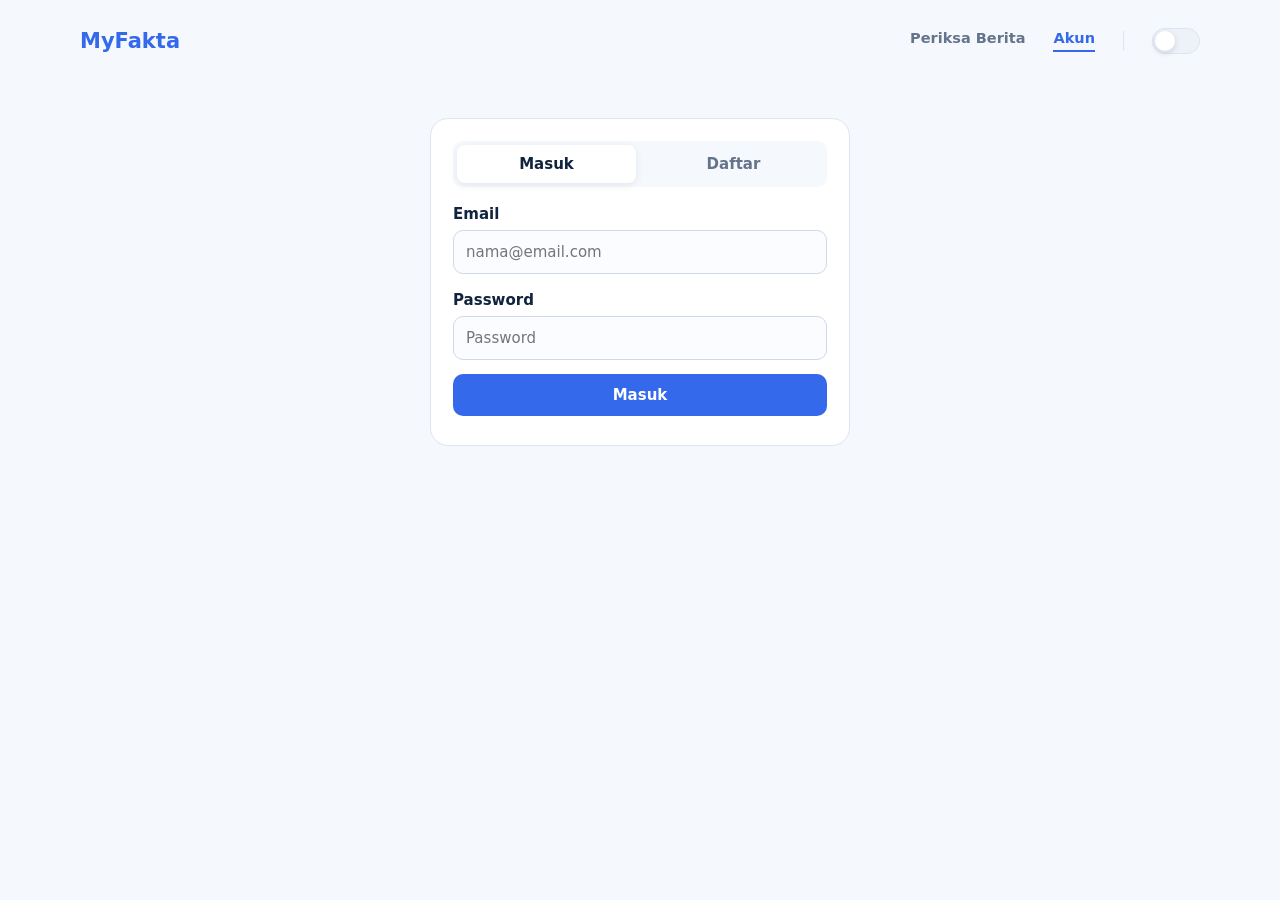
==== commit 3955e468: "chore: return dark mode" ====
--- a/Frontend/account.html
+++ b/Frontend/account.html
@@ -4,6 +4,17 @@
     <meta charset="UTF-8">
     <meta name="viewport" content="width=device-width, initial-scale=1.0">
     <title>MyFakta - Akun</title>
+    <script>
+        // Pasang tema sebelum halaman digambar, supaya tidak ada kilatan terang
+        (function () {
+            var t = null;
+            try { t = localStorage.getItem('theme'); } catch (e) {}
+            if (t !== 'dark' && t !== 'light') {
+                t = (window.matchMedia && window.matchMedia('(prefers-color-scheme: dark)').matches) ? 'dark' : 'light';
+            }
+            document.documentElement.setAttribute('data-theme', t);
+        })();
+    </script>
     <link rel="stylesheet" href="style.css">
     <link rel="stylesheet" href="account.css">
     <script src="https://app.sandbox.midtrans.com/snap/snap.js" data-client-key="ISI_CLIENT_KEY_MIDTRANS_KAMU"></script>
@@ -16,6 +27,13 @@
             <nav class="nav-links">
                 <a href="index.html">Periksa Berita</a>
                 <a href="account.html" class="active">Akun</a>
+                <span class="nav-divider"></span>
+                <button type="button" class="theme-toggle" id="themeToggle" aria-label="Ganti tema">
+                    <span class="toggle-knob">
+                        <span class="icon-sun">☀️</span>
+                        <span class="icon-moon">🌙</span>
+                    </span>
+                </button>
             </nav>
         </div>
 
@@ -171,6 +189,22 @@
     </div>
 
     <script>
+    // ===== Dark / Light mode toggle =====
+    (function () {
+        const root = document.documentElement;
+        const toggleBtn = document.getElementById('themeToggle');
+
+        function applyTheme(theme) {
+            root.setAttribute('data-theme', theme);
+            try { localStorage.setItem('theme', theme); } catch (e) {}
+        }
+
+        toggleBtn.addEventListener('click', function () {
+            const next = root.getAttribute('data-theme') === 'dark' ? 'light' : 'dark';
+            applyTheme(next);
+        });
+    })();
+
     const API_BASE_URL = 'https://hoax-detector-backend-production.up.railway.app';
     const CODE_SAMPLE_TEMPLATE = document.getElementById('code-sample-text').textContent;
 
--- a/Frontend/account.css
+++ b/Frontend/account.css
@@ -1,41 +1,3 @@
-/* ===== Nav & brand row ===== */
-.brand-row {
-    display: flex;
-    align-items: center;
-    justify-content: space-between;
-    flex-wrap: wrap;
-    gap: 12px;
-}
-
-.brand-row .brand {
-    text-decoration: none;
-    color: #3469ec;
-}
-
-.nav-links {
-    display: flex;
-    gap: 20px;
-}
-
-.nav-links a {
-    color: #64748b;
-    text-decoration: none;
-    font-weight: 600;
-    font-size: 14px;
-    padding: 6px 2px;
-    border-bottom: 2px solid transparent;
-    transition: color 0.2s ease, border-color 0.2s ease;
-}
-
-.nav-links a:hover {
-    color: #3469ec;
-}
-
-.nav-links a.active {
-    color: #3469ec;
-    border-bottom-color: #3469ec;
-}
-
 /* ===== Auth section ===== */
 .auth-wrapper {
     max-width: 420px;
@@ -47,7 +9,6 @@
     border: 1px solid #dce5f1;
     border-radius: 18px;
     padding: 22px;
-    transition: background 0.35s ease, border-color 0.35s ease;
 }
 
 .auth-tabs {
@@ -57,7 +18,6 @@
     background: #f5f8fc;
     border-radius: 10px;
     padding: 4px;
-    transition: background 0.35s ease;
 }
 
 .auth-tab {
@@ -200,7 +160,6 @@
     border-radius: 10px;
     padding: 12px 14px;
     margin-bottom: 16px;
-    transition: background 0.35s ease, border-color 0.35s ease;
 }
 
 .apikey-box code {
@@ -267,64 +226,222 @@
     .profile-wrapper { margin-top: 24px; }
 }
 
+/* ===== Modal: tombol aksi tambahan ===== */
+.modal-box #modal-action-btn {
+    margin-bottom: 4px;
+}
+
+.modal-box #modal-close-btn.has-action,
+.modal-box #modal-action-btn:not(.hidden) + #modal-close-btn {
+    background: transparent;
+    color: #64748b;
+    border: 1px solid #dce5f1;
+}
+
+.modal-box #modal-action-btn:not(.hidden) + #modal-close-btn:hover {
+    background: #f5f8fc;
+}
+
+/* ===== Section heading ===== */
+.section-heading {
+    margin: 32px 0 6px;
+    font-size: 17px;
+    color: #10233f;
+}
+
+/* ===== Kartu jatah harian ===== */
+.quota-card {
+    padding: 22px 24px;
+}
+
+.quota-bar {
+    background: #eef2f8;
+    height: 8px;
+    border-radius: 4px;
+    overflow: hidden;
+    margin: 4px 0 12px;
+}
+
+.quota-fill {
+    height: 100%;
+    width: 0%;
+    border-radius: 4px;
+    background: #3469ec;
+    transition: width 0.6s ease, background 0.3s ease;
+}
+
+.quota-fill.full {
+    background: #f87171;
+}
+
+.quota-note {
+    margin: 0;
+    font-size: 13px;
+}
+
+/* ===== Pilihan paket ===== */
+.plan-grid {
+    display: grid;
+    grid-template-columns: repeat(3, 1fr);
+    gap: 12px;
+    margin-top: 14px;
+}
+
+.plan-option {
+    position: relative;
+    display: flex;
+    flex-direction: column;
+    align-items: flex-start;
+    gap: 4px;
+    margin: 0;
+    padding: 18px 16px;
+    background: #fff;
+    color: #10233f;
+    border: 1px solid #dce5f1;
+    border-radius: 14px;
+    text-align: left;
+    font-weight: 400;
+    transition: border-color 0.2s ease, box-shadow 0.2s ease, transform 0.2s ease;
+}
+
+.plan-option:hover {
+    background: #fff;
+    border-color: #3469ec;
+    box-shadow: 0 10px 24px rgba(52, 105, 236, 0.12);
+    transform: translateY(-2px);
+}
+
+.plan-option.featured {
+    border-color: #3469ec;
+    box-shadow: 0 0 0 1px #3469ec;
+}
+
+.plan-option-tag {
+    position: absolute;
+    top: -10px;
+    right: 12px;
+    background: #3469ec;
+    color: #fff;
+    font-size: 10.5px;
+    font-weight: 800;
+    letter-spacing: 0.5px;
+    padding: 3px 9px;
+    border-radius: 999px;
+}
+
+.plan-option-name {
+    font-size: 13px;
+    font-weight: 700;
+    color: #64748b;
+}
+
+.plan-option-price {
+    font-size: 20px;
+    font-weight: 800;
+    letter-spacing: -0.6px;
+    color: #10233f;
+}
+
+.plan-option-note {
+    font-size: 12px;
+    color: #8894a7;
+}
+
+@media (max-width: 640px) {
+    .plan-grid {
+        grid-template-columns: 1fr;
+    }
+}
+
 /* ============================================
-   BARU: dark mode untuk elemen khusus halaman Akun
+   Mode gelap untuk komponen halaman akun.
+   Palet mengikuti style.css: #0f1521 / #171f30 / #262f42
    ============================================ */
 
 html[data-theme="dark"] .auth-card {
     background: #171f30;
     border-color: #262f42;
 }
-
-html[data-theme="dark"] .auth-tabs {
-    background: #10192a;
-}
-
-html[data-theme="dark"] .auth-tab {
-    color: #93a1b8;
-}
+html[data-theme="dark"] .auth-tabs { background: #10192a; }
+html[data-theme="dark"] .auth-tab { color: #93a1b8; }
+html[data-theme="dark"] .auth-tab:hover { background: transparent; color: #6c93ff; }
 html[data-theme="dark"] .auth-tab.active {
     background: #262f42;
     color: #e2e8f5;
-    box-shadow: 0 2px 8px rgba(0, 0, 0, 0.3);
-}
-
-html[data-theme="dark"] .profile-header h2 { color: #e2e8f5; }
+    box-shadow: none;
+}
+
+html[data-theme="dark"] .profile-header h2,
+html[data-theme="dark"] .section-heading,
+html[data-theme="dark"] .plan-title { color: #e2e8f5; }
+
+html[data-theme="dark"] .plan-desc,
+html[data-theme="dark"] .plan-expiry,
+html[data-theme="dark"] .price-period { color: #93a1b8; }
+html[data-theme="dark"] .price-amount { color: #e2e8f5; }
+
+html[data-theme="dark"] .plan-desc code {
+    background: #10192a;
+    color: #b3bfd4;
+}
 
 html[data-theme="dark"] .status-pill.status-active {
     background: #0d1f1a;
-    color: #4ade80;
+    color: #34d399;
 }
 html[data-theme="dark"] .status-pill.status-inactive {
     background: #262f42;
     color: #93a1b8;
 }
-html[data-theme="dark"] .plan-expiry { color: #7c8aa3; }
-
-html[data-theme="dark"] .plan-title { color: #e2e8f5; }
-html[data-theme="dark"] .plan-desc { color: #93a1b8; }
-html[data-theme="dark"] .plan-desc code {
-    background: #262f42;
+
+/* Kartu jatah harian */
+html[data-theme="dark"] .quota-bar { background: #10192a; }
+html[data-theme="dark"] .quota-fill { background: #6c93ff; }
+html[data-theme="dark"] .quota-fill.full { background: #f87171; }
+
+/* Kartu pilihan paket */
+html[data-theme="dark"] .plan-option {
+    background: #171f30;
     color: #e2e8f5;
-}
-
-html[data-theme="dark"] .price-amount { color: #e2e8f5; }
-html[data-theme="dark"] .price-period { color: #7c8aa3; }
-
+    border-color: #262f42;
+}
+html[data-theme="dark"] .plan-option:hover {
+    background: #171f30;
+    border-color: #6c93ff;
+    box-shadow: 0 10px 24px rgba(108, 147, 255, 0.14);
+}
+html[data-theme="dark"] .plan-option.featured {
+    border-color: #6c93ff;
+    box-shadow: 0 0 0 1px #6c93ff;
+}
+html[data-theme="dark"] .plan-option-name { color: #93a1b8; }
+html[data-theme="dark"] .plan-option-price { color: #e2e8f5; }
+html[data-theme="dark"] .plan-option-note { color: #7c8aa3; }
+html[data-theme="dark"] .plan-option-tag { background: #6c93ff; color: #0f1521; }
+
+/* API key & contoh kode */
 html[data-theme="dark"] .apikey-box {
     background: #10192a;
     border-color: #262f42;
 }
 html[data-theme="dark"] .apikey-box code { color: #e2e8f5; }
-
-html[data-theme="dark"] .code-sample { background: #0a1220; }
-
+html[data-theme="dark"] .code-sample { background: #0a0f19; }
+
+/* Daftar sumber (halaman utama) */
 html[data-theme="dark"] .sources-title { color: #e2e8f5; }
 html[data-theme="dark"] .sources-list li a {
     background: #10192a;
     border-color: #262f42;
     color: #6c93ff;
 }
-html[data-theme="dark"] .sources-list li a:hover {
-    border-color: #6c93ff;
+html[data-theme="dark"] .sources-list li a:hover { border-color: #6c93ff; }
+
+/* Modal: tombol OK jadi sekunder saat ada tombol aksi */
+html[data-theme="dark"] .modal-box #modal-action-btn:not(.hidden) + #modal-close-btn {
+    background: transparent;
+    color: #93a1b8;
+    border-color: #333f57;
+}
+html[data-theme="dark"] .modal-box #modal-action-btn:not(.hidden) + #modal-close-btn:hover {
+    background: #262f42;
 }
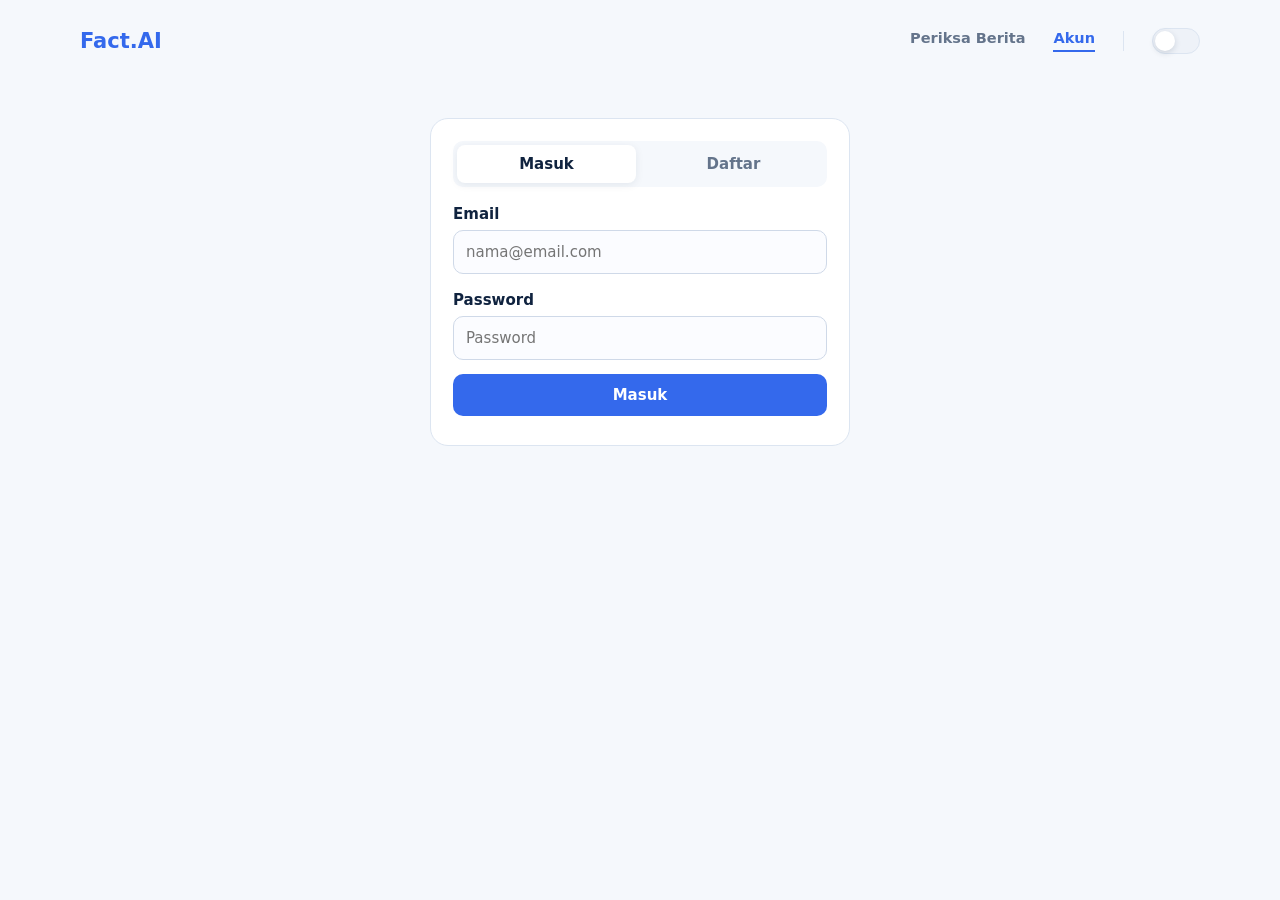
==== commit 2418dc23: "feat: update UI text" ====
--- a/Frontend/account.html
+++ b/Frontend/account.html
@@ -3,9 +3,8 @@
 <head>
     <meta charset="UTF-8">
     <meta name="viewport" content="width=device-width, initial-scale=1.0">
-    <title>MyFakta - Akun</title>
+    <title>Fact.AI - Akun</title>
     <script>
-        // Pasang tema sebelum halaman digambar, supaya tidak ada kilatan terang
         (function () {
             var t = null;
             try { t = localStorage.getItem('theme'); } catch (e) {}
@@ -17,13 +16,14 @@
     </script>
     <link rel="stylesheet" href="style.css">
     <link rel="stylesheet" href="account.css">
+    <script src="config.js"></script>
     <script src="https://app.sandbox.midtrans.com/snap/snap.js" data-client-key="ISI_CLIENT_KEY_MIDTRANS_KAMU"></script>
 </head>
 <body>
     <main class="page">
 
         <div class="brand-row">
-            <a href="index.html" class="brand">MyFakta</a>
+            <a href="index.html" class="brand">Fact.AI</a>
             <nav class="nav-links">
                 <a href="index.html">Periksa Berita</a>
                 <a href="account.html" class="active">Akun</a>
@@ -37,7 +37,6 @@
             </nav>
         </div>
 
-        <!-- ============ AUTH SECTION (login/register) ============ -->
         <section id="auth-section" class="hidden">
             <div class="auth-wrapper">
                 <div class="auth-card">
@@ -69,7 +68,6 @@
             </div>
         </section>
 
-        <!-- ============ PROFILE / DASHBOARD SECTION ============ -->
         <section id="profile-section" class="hidden">
             <div class="profile-wrapper">
 
@@ -81,7 +79,6 @@
                     <button id="logout-btn" class="btn-secondary btn-slim">Keluar</button>
                 </div>
 
-                <!-- Kondisi: akun gratis (belum subscribe / sudah expired) -->
                 <div id="free-view" class="hidden">
 
                     <div class="result-card quota-card">
@@ -90,11 +87,11 @@
                             <span class="plan-expiry" id="quota-text">0 dari 3 pemeriksaan hari ini</span>
                         </div>
                         <div class="quota-bar"><div class="quota-fill" id="quota-fill"></div></div>
-                        <p class="plan-desc quota-note">Jatah direset setiap hari. Hasil yang sudah pernah diperiksa (dari cache) tidak mengurangi jatah.</p>
+                        <p class="plan-desc quota-note">Jatah direset setiap hari. Hasil dari cache tidak mengurangi jatah.</p>
                     </div>
 
                     <h3 class="section-heading">Berlangganan untuk tanpa batas</h3>
-                    <p class="plan-desc">Pemeriksaan tanpa batas harian, ditambah API key untuk dipakai di aplikasi atau website kamu sendiri.</p>
+                    <p class="plan-desc">Pemeriksaan tanpa batas harian, ditambah API key untuk aplikasi atau website kamu sendiri.</p>
 
                     <div class="plan-grid" id="plan-grid">
                         <button type="button" class="plan-option" data-plan="monthly">
@@ -119,7 +116,6 @@
                     </div>
                 </div>
 
-                <!-- Kondisi: subscription aktif -->
                 <div id="active-view" class="hidden">
                     <div class="result-card">
                         <div class="plan-status-row">
@@ -138,7 +134,7 @@
                         </div>
 
                         <div class="code-sample">
-<pre id="code-sample-text">fetch('https://hoax-detector-backend-production.up.railway.app/api/v1/check', {
+<pre id="code-sample-text">fetch('API_BASE_URL_KAMU/api/v1/check', {
   method: 'POST',
   headers: {
     'Content-Type': 'application/json',
@@ -150,7 +146,7 @@
                     </div>
 
                     <h3 class="section-heading">Perpanjang langganan</h3>
-                    <p class="plan-desc">Masa aktif baru ditambahkan setelah masa aktif kamu yang sekarang berakhir.</p>
+                    <p class="plan-desc">Masa aktif baru ditambahkan setelah masa sekarang berakhir.</p>
 
                     <div class="plan-grid" id="renew-grid">
                         <button type="button" class="plan-option" data-plan="monthly">
@@ -170,6 +166,20 @@
                     </div>
                 </div>
 
+                <h3 class="section-heading">Riwayat Pemeriksaan</h3>
+
+                <div id="history-empty" class="hidden">
+                    <p class="plan-desc">Belum ada riwayat pemeriksaan.</p>
+                </div>
+
+                <div id="history-list" class="history-list"></div>
+
+                <div id="history-pagination" class="history-pagination hidden">
+                    <button id="history-prev" class="btn-slim" disabled>Sebelumnya</button>
+                    <span id="history-page-info">Halaman 1</span>
+                    <button id="history-next" class="btn-slim" disabled>Berikutnya</button>
+                </div>
+
             </div>
         </section>
     </main>
@@ -189,7 +199,6 @@
     </div>
 
     <script>
-    // ===== Dark / Light mode toggle =====
     (function () {
         const root = document.documentElement;
         const toggleBtn = document.getElementById('themeToggle');
@@ -205,10 +214,9 @@
         });
     })();
 
-    const API_BASE_URL = 'https://hoax-detector-backend-production.up.railway.app';
+    const API_BASE_URL = window.API_BASE_URL;
     const CODE_SAMPLE_TEMPLATE = document.getElementById('code-sample-text').textContent;
 
-    // ---------- Elemen ----------
     const authSection      = document.getElementById('auth-section');
     const profileSection   = document.getElementById('profile-section');
     const loadingSection   = document.getElementById('loading-section');
@@ -233,6 +241,16 @@
     const copyKeyBtn       = document.getElementById('copy-key-btn');
     const codeSampleText   = document.getElementById('code-sample-text');
 
+    const historyList       = document.getElementById('history-list');
+    const historyEmpty      = document.getElementById('history-empty');
+    const historyPagination = document.getElementById('history-pagination');
+    const historyPrevBtn    = document.getElementById('history-prev');
+    const historyNextBtn    = document.getElementById('history-next');
+    const historyPageInfo   = document.getElementById('history-page-info');
+
+    let historyPage = 1;
+    const HISTORY_PAGE_SIZE = 10;
+
     const modalOverlay     = document.getElementById('modal-overlay');
     const modalTitle       = document.getElementById('modal-title');
     const modalMessage     = document.getElementById('modal-message');
@@ -244,7 +262,6 @@
         yearly: '1 Tahun',
     };
 
-    // ---------- Helper ----------
     function showModal(title, message) {
         modalTitle.textContent = title;
         modalMessage.textContent = message;
@@ -286,7 +303,7 @@
         return body;
     }
 
-    // Validasi 422 dari FastAPI berupa array objek, bukan string. Ubah jadi teks yang enak dibaca.
+    // Validasi 422 FastAPI berupa array objek, bukan string.
     function formatError(detail) {
         if (!detail) return 'Terjadi kesalahan, coba lagi.';
         if (typeof detail === 'string') return detail;
@@ -296,7 +313,6 @@
         return 'Terjadi kesalahan, coba lagi.';
     }
 
-    // ---------- Tab switch (login/register) ----------
     tabLogin.addEventListener('click', () => {
         tabLogin.classList.add('active');
         tabRegister.classList.remove('active');
@@ -310,7 +326,6 @@
         loginForm.classList.add('hidden');
     });
 
-    // ---------- Login ----------
     loginForm.addEventListener('submit', async (e) => {
         e.preventDefault();
         const email = document.getElementById('login-email').value.trim();
@@ -330,7 +345,6 @@
         }
     });
 
-    // ---------- Register ----------
     registerForm.addEventListener('submit', async (e) => {
         e.preventDefault();
         const email = document.getElementById('register-email').value.trim();
@@ -342,7 +356,6 @@
                 method: 'POST',
                 body: JSON.stringify({ email, password }),
             });
-            // Auto login setelah register sukses
             const data = await apiFetch('/api/auth/login', {
                 method: 'POST',
                 body: JSON.stringify({ email, password }),
@@ -355,7 +368,6 @@
         }
     });
 
-    // ---------- Load profile & tentukan tampilan ----------
     async function loadProfile() {
         showLoading('Memuat profil...');
         try {
@@ -364,7 +376,6 @@
             renderProfile(profile);
         } catch (err) {
             hideLoading();
-            // Hanya hapus token kalau memang tidak valid (401). Error lain (server down, dll) jangan bikin user ke-logout.
             if (err.status === 401) {
                 clearToken();
                 showAuthView();
@@ -381,12 +392,14 @@
 
         profileEmail.textContent = profile.email;
 
-        // Pakai is_subscribed (dihitung backend dari expiry), bukan subscription_status
         if (profile.is_subscribed) {
             renderActiveView(profile);
         } else {
             renderFreeView(profile);
         }
+
+        historyPage = 1;
+        loadHistory();
     }
 
     function renderFreeView(profile) {
@@ -409,7 +422,9 @@
         activePlanPill.textContent = 'Aktif' + (profile.plan_type ? ' - ' + (PLAN_LABELS[profile.plan_type] || profile.plan_type) : '');
 
         apiKeyValue.textContent = profile.api_key || '-';
-        codeSampleText.textContent = CODE_SAMPLE_TEMPLATE.replace('API_KEY_KAMU', profile.api_key || 'API_KEY_KAMU');
+        codeSampleText.textContent = CODE_SAMPLE_TEMPLATE
+            .replace('API_BASE_URL_KAMU', API_BASE_URL)
+            .replace('API_KEY_KAMU', profile.api_key || 'API_KEY_KAMU');
 
         if (profile.subscription_expires_at) {
             const expiryDate = new Date(profile.subscription_expires_at);
@@ -419,18 +434,94 @@
         }
     }
 
+    function mapVerdictToLevel(verdict) {
+        switch (verdict) {
+            case 'VALID': return 'green';
+            case 'HOAX': return 'red';
+            case 'MISLEADING': return 'yellow';
+            case 'UNVERIFIED':
+            default: return 'yellow';
+        }
+    }
+
+    async function loadHistory() {
+        try {
+            const data = await apiFetch(
+                '/api/checks/history?page=' + historyPage + '&page_size=' + HISTORY_PAGE_SIZE
+            );
+            renderHistory(data);
+        } catch (err) {
+            historyList.innerHTML = '';
+            historyEmpty.classList.remove('hidden');
+            historyPagination.classList.add('hidden');
+        }
+    }
+
+    function renderHistory(data) {
+        historyList.innerHTML = '';
+
+        if (!data.items || data.items.length === 0) {
+            historyEmpty.classList.remove('hidden');
+            historyPagination.classList.add('hidden');
+            return;
+        }
+
+        historyEmpty.classList.add('hidden');
+
+        data.items.forEach(item => {
+            const level = mapVerdictToLevel(item.verdict);
+            const div = document.createElement('div');
+            div.className = 'history-item';
+
+            const date = new Date(item.created_at).toLocaleDateString('id-ID', {
+                day: 'numeric', month: 'short', year: 'numeric',
+                hour: '2-digit', minute: '2-digit',
+            });
+
+            div.innerHTML =
+                '<div class="history-item-main">' +
+                    '<p class="history-item-content">' + escapeHtml(item.content) + '</p>' +
+                    '<span class="history-item-date">' + date + '</span>' +
+                '</div>' +
+                '<span class="history-verdict-pill ' + level + '">' + item.verdict + '</span>';
+
+            historyList.appendChild(div);
+        });
+
+        historyPagination.classList.remove('hidden');
+        historyPageInfo.textContent = 'Halaman ' + data.page;
+        historyPrevBtn.disabled = data.page <= 1;
+        historyNextBtn.disabled = !data.has_more;
+    }
+
+    function escapeHtml(text) {
+        const div = document.createElement('div');
+        div.textContent = text;
+        return div.innerHTML;
+    }
+
+    historyPrevBtn.addEventListener('click', () => {
+        if (historyPage > 1) {
+            historyPage--;
+            loadHistory();
+        }
+    });
+
+    historyNextBtn.addEventListener('click', () => {
+        historyPage++;
+        loadHistory();
+    });
+
     function showAuthView() {
         profileSection.classList.add('hidden');
         authSection.classList.remove('hidden');
     }
 
-    // ---------- Logout ----------
     logoutBtn.addEventListener('click', () => {
         clearToken();
         showAuthView();
     });
 
-    // ---------- Pilih paket & bayar (Midtrans Snap) ----------
     async function startCheckout(planType) {
         showLoading('Menyiapkan pembayaran...');
         try {
@@ -443,7 +534,6 @@
             window.snap.pay(checkout.snap_token, {
                 onSuccess: function () {
                     showLoading('Mengaktifkan langganan...');
-                    // Beri jeda supaya webhook Midtrans sempat diproses backend
                     setTimeout(async () => {
                         await loadProfile();
                     }, 2500);
@@ -454,9 +544,7 @@
                 onError: function () {
                     showModal('Pembayaran Gagal', 'Terjadi kesalahan saat memproses pembayaran. Silakan coba lagi.');
                 },
-                onClose: function () {
-                    // User menutup popup tanpa menyelesaikan pembayaran, tidak perlu aksi
-                }
+                onClose: function () {}
             });
         } catch (err) {
             hideLoading();
@@ -468,7 +556,6 @@
         btn.addEventListener('click', () => startCheckout(btn.dataset.plan));
     });
 
-    // ---------- Copy API key ----------
     copyKeyBtn.addEventListener('click', () => {
         navigator.clipboard.writeText(apiKeyValue.textContent).then(() => {
             copyKeyBtn.textContent = 'Tersalin!';
@@ -481,7 +568,6 @@
         if (e.target === modalOverlay) closeModal();
     });
 
-    // ---------- Init ----------
     (function init() {
         if (getToken()) {
             loadProfile();
--- a/Frontend/style.css
+++ b/Frontend/style.css
@@ -779,4 +779,111 @@
 
 html[data-theme="dark"] .modal-box { background: #171f30; }
 html[data-theme="dark"] .modal-box h3 { color: #e2e8f5; }
-html[data-theme="dark"] .modal-box p { color: #b3bfd4; }+html[data-theme="dark"] .modal-box p { color: #b3bfd4; }
+
+/* ============================================
+   Status auth di navbar (index.html)
+   ============================================ */
+
+.nav-links a.nav-auth-btn {
+    background: #3469ec;
+    color: #fff;
+    padding: 9px 18px;
+    border: 0;
+    border-radius: 10px;
+    font-weight: 700;
+    transition: background 0.2s ease;
+}
+
+.nav-links a.nav-auth-btn:hover {
+    background: #2a55c9;
+    color: #fff;
+}
+
+.nav-links a.nav-account-chip {
+    display: flex;
+    align-items: center;
+    gap: 10px;
+    padding: 6px 14px 6px 6px;
+    background: #fff;
+    border: 1px solid #dce5f1;
+    border-bottom: 1px solid #dce5f1;
+    border-radius: 999px;
+    transition: border-color 0.2s ease, box-shadow 0.2s ease, background 0.35s ease;
+}
+
+.nav-links a.nav-account-chip:hover {
+    border-color: #3469ec;
+    box-shadow: 0 6px 16px rgba(52, 105, 236, 0.12);
+}
+
+.nav-avatar {
+    width: 32px;
+    height: 32px;
+    border-radius: 50%;
+    background: #3469ec;
+    color: #fff;
+    font-size: 14px;
+    font-weight: 800;
+    display: flex;
+    align-items: center;
+    justify-content: center;
+    flex-shrink: 0;
+}
+
+.nav-account-info {
+    display: flex;
+    flex-direction: column;
+    line-height: 1.2;
+    min-width: 0;
+}
+
+.nav-account-email {
+    font-size: 13px;
+    font-weight: 700;
+    color: #10233f;
+    max-width: 150px;
+    overflow: hidden;
+    text-overflow: ellipsis;
+    white-space: nowrap;
+}
+
+.nav-account-quota {
+    font-size: 11.5px;
+    font-weight: 600;
+    color: #64748b;
+}
+
+.nav-account-quota.pro   { color: #059669; }
+.nav-account-quota.empty { color: #dc2626; }
+
+@media (max-width: 640px) {
+    .nav-links { gap: 12px; }
+
+    /* Di HP: chip hanya avatar, teks disembunyikan */
+    .nav-account-info { display: none; }
+    .nav-links a.nav-account-chip { padding: 4px; }
+
+    .nav-links a.nav-auth-btn { padding: 8px 14px; font-size: 13px; }
+}
+
+/* ----- Mode gelap ----- */
+html[data-theme="dark"] .nav-links a.nav-auth-btn {
+    background: #6c93ff;
+    color: #0f1521;
+}
+html[data-theme="dark"] .nav-links a.nav-auth-btn:hover { background: #8aa9ff; }
+
+html[data-theme="dark"] .nav-links a.nav-account-chip {
+    background: #171f30;
+    border-color: #262f42;
+}
+html[data-theme="dark"] .nav-links a.nav-account-chip:hover {
+    border-color: #6c93ff;
+    box-shadow: 0 6px 16px rgba(108, 147, 255, 0.14);
+}
+html[data-theme="dark"] .nav-avatar { background: #6c93ff; color: #0f1521; }
+html[data-theme="dark"] .nav-account-email { color: #e2e8f5; }
+html[data-theme="dark"] .nav-account-quota { color: #93a1b8; }
+html[data-theme="dark"] .nav-account-quota.pro   { color: #34d399; }
+html[data-theme="dark"] .nav-account-quota.empty { color: #f87171; }
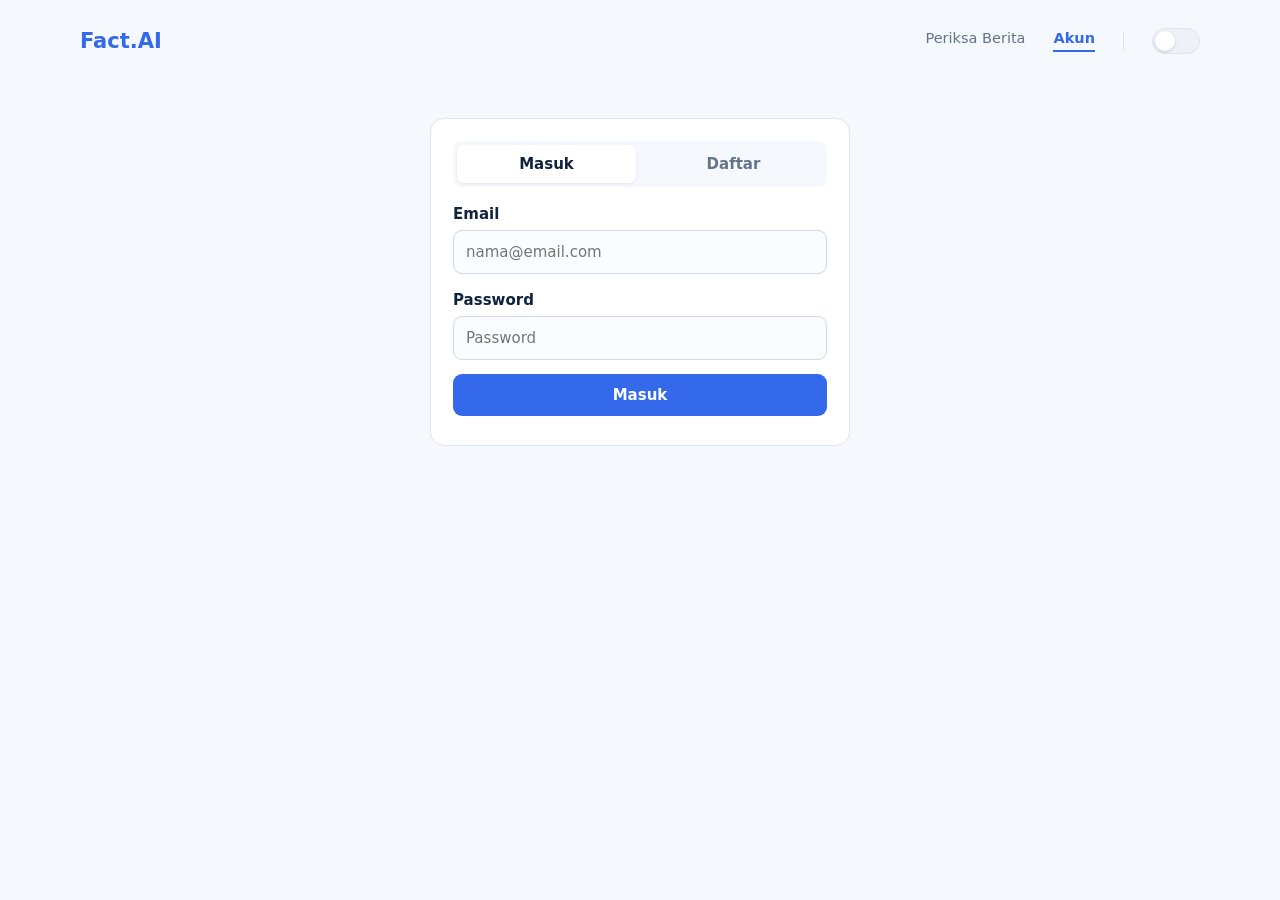
==== commit 284b2889: "feat: add verify banner in account" ====
--- a/Frontend/account.html
+++ b/Frontend/account.html
@@ -79,6 +79,13 @@
                     <button id="logout-btn" class="btn-secondary btn-slim">Keluar</button>
                 </div>
 
+                <div id="verify-banner" class="result-card hidden" style="border-left: 4px solid #e0a800; margin-bottom: 20px;">
+                    <p class="plan-desc" style="margin: 0 0 10px;">
+                        Email kamu belum diverifikasi. Verifikasi dulu untuk bisa melakukan pemeriksaan artikel.
+                    </p>
+                    <button id="resend-verify-btn" class="btn-slim">Kirim Ulang Email Verifikasi</button>
+                </div>
+
                 <div id="free-view" class="hidden">
 
                     <div class="result-card quota-card">
@@ -230,6 +237,9 @@
     const profileEmail     = document.getElementById('profile-email');
     const logoutBtn        = document.getElementById('logout-btn');
 
+    const verifyBanner     = document.getElementById('verify-banner');
+    const resendVerifyBtn  = document.getElementById('resend-verify-btn');
+
     const freeView         = document.getElementById('free-view');
     const quotaText        = document.getElementById('quota-text');
     const quotaFill        = document.getElementById('quota-fill');
@@ -250,6 +260,7 @@
 
     let historyPage = 1;
     const HISTORY_PAGE_SIZE = 10;
+    let currentUserEmail = null;
 
     const modalOverlay     = document.getElementById('modal-overlay');
     const modalTitle       = document.getElementById('modal-title');
@@ -362,6 +373,7 @@
             });
             setToken(data.access_token);
             await loadProfile();
+            showModal('Cek Email Kamu', 'Akun berhasil dibuat. Kami sudah mengirim link verifikasi ke email kamu — verifikasi dulu sebelum bisa memeriksa artikel.');
         } catch (err) {
             hideLoading();
             showModal('Gagal Mendaftar', err.message);
@@ -391,6 +403,9 @@
         profileSection.classList.remove('hidden');
 
         profileEmail.textContent = profile.email;
+        currentUserEmail = profile.email;
+
+        verifyBanner.classList.toggle('hidden', !!profile.email_verified);
 
         if (profile.is_subscribed) {
             renderActiveView(profile);
@@ -520,6 +535,24 @@
     logoutBtn.addEventListener('click', () => {
         clearToken();
         showAuthView();
+    });
+
+    resendVerifyBtn.addEventListener('click', async () => {
+        if (!currentUserEmail) return;
+        resendVerifyBtn.disabled = true;
+        resendVerifyBtn.textContent = 'Mengirim...';
+        try {
+            await apiFetch('/api/auth/resend-verification', {
+                method: 'POST',
+                body: JSON.stringify({ email: currentUserEmail }),
+            });
+            showModal('Terkirim', 'Email verifikasi sudah dikirim ulang. Cek inbox kamu.');
+        } catch (err) {
+            showModal('Gagal Mengirim', err.message);
+        } finally {
+            resendVerifyBtn.disabled = false;
+            resendVerifyBtn.textContent = 'Kirim Ulang Email Verifikasi';
+        }
     });
 
     async function startCheckout(planType) {
--- a/Frontend/style.css
+++ b/Frontend/style.css
@@ -27,32 +27,33 @@
 
 .judul h1 {
     margin: 0;
-    font-size: 52px;
-    letter-spacing: -2.7px;
-    line-height: 1.03;
+    font-size: 50px;
+    letter-spacing: -1.6px;
+    line-height: 1.08;
 }
 
 .judul p {
     color: #475569;
+    line-height: 1.55;
 }
 
 .input {
     background: #fff;
     border: 1px solid #dce5f1;
-    border-radius: 18px;
+    border-radius: 14px;
     margin-top: 24px;
     padding: 22px;
     transition: background 0.35s ease, border-color 0.35s ease;
 }
 
 .input label {
-    font-weight: bold;
+    font-weight: 600;
 }
 
 input,
 button {
     box-sizing: border-box;
-    border-radius: 10px;
+    border-radius: 9px;
     font: inherit;
     margin: 7px 0;
     padding: 12px;
@@ -63,7 +64,13 @@
     background: #fbfcff;
     border: 1px solid #cfd9e8;
     color: #10233f;
-    transition: background 0.3s ease, border-color 0.3s ease, color 0.3s ease;
+    transition: background 0.2s ease, border-color 0.15s ease, color 0.2s ease;
+}
+
+input:focus {
+    outline: none;
+    border-color: #3469ec;
+    box-shadow: 0 0 0 3px rgba(52, 105, 236, 0.12);
 }
 
 button {
@@ -71,12 +78,16 @@
     border: 0;
     color: #fff;
     cursor: pointer;
-    font-weight: 700;
-    transition: background 0.2s ease;
+    font-weight: 600;
+    transition: background 0.15s ease;
 }
 
 button:hover {
     background: #2a55c9;
+}
+
+button:active {
+    background: #2249b3;
 }
 
 .hidden {
@@ -101,12 +112,12 @@
 }
 
 .spinner {
-    width: 48px;
-    height: 48px;
-    border: 4px solid #dce5f1;
-    border-top: 4px solid #3469ec;
+    width: 40px;
+    height: 40px;
+    border: 3px solid #dce5f1;
+    border-top: 3px solid #3469ec;
     border-radius: 50%;
-    animation: spin 1s linear infinite;
+    animation: spin 0.85s linear infinite;
     margin-bottom: 16px;
 }
 
@@ -123,10 +134,10 @@
 
 .result-card {
     background: #fff;
-    border: 1px solid #e6ecf5;
-    border-radius: 20px;
-    padding: 32px;
-    box-shadow: 0 8px 30px rgba(16, 35, 63, 0.06);
+    border: 1px solid #e2e8f2;
+    border-radius: 16px;
+    padding: 30px;
+    box-shadow: 0 1px 2px rgba(16, 35, 63, 0.04);
     transition: background 0.35s ease, border-color 0.35s ease;
 }
 
@@ -142,17 +153,18 @@
 .badge-label {
     display: inline-block;
     font-size: 11px;
-    font-weight: 800;
-    letter-spacing: 1.2px;
+    font-weight: 700;
+    letter-spacing: 1px;
     color: #3469ec;
     margin-bottom: 8px;
 }
 
 .result-header-text h2 {
     margin: 0 0 8px 0;
-    font-size: 24px;
+    font-size: 22px;
     color: #10233f;
-    letter-spacing: -0.6px;
+    letter-spacing: -0.4px;
+    line-height: 1.3;
 }
 
 .result-url {
@@ -175,14 +187,14 @@
 }
 
 .verdict-badge-icon {
-    width: 34px;
-    height: 34px;
+    width: 32px;
+    height: 32px;
     border-radius: 50%;
     display: flex;
     align-items: center;
     justify-content: center;
-    font-weight: 800;
-    font-size: 17px;
+    font-weight: 700;
+    font-size: 16px;
     color: #fff;
     flex-shrink: 0;
     line-height: 1;
@@ -196,9 +208,9 @@
 
 #verdict-badge-title {
     display: block;
-    font-weight: 800;
-    font-size: 13px;
-    letter-spacing: 1px;
+    font-weight: 700;
+    font-size: 12.5px;
+    letter-spacing: 0.8px;
     line-height: 1.1;
 }
 
@@ -206,24 +218,24 @@
     display: block;
     font-size: 11px;
     margin-top: 2px;
-    opacity: 0.85;
+    opacity: 0.8;
 }
 
 .verdict-badge.yellow { background: #fef3c7; color: #92400e; }
-.verdict-badge.yellow .verdict-badge-icon { background: #fbbf24; }
+.verdict-badge.yellow .verdict-badge-icon { background: #f0b429; }
 
 .verdict-badge.green  { background: #d1fae5; color: #065f46; }
-.verdict-badge.green  .verdict-badge-icon { background: #34d399; }
+.verdict-badge.green  .verdict-badge-icon { background: #2fb87e; }
 
 .verdict-badge.red    { background: #fee2e2; color: #991b1b; }
-.verdict-badge.red    .verdict-badge-icon { background: #f87171; }
+.verdict-badge.red    .verdict-badge-icon { background: #ea5252; }
 
 .verdict-panel {
     display: flex;
     align-items: stretch;
     gap: 24px;
-    padding: 24px 26px;
-    border-radius: 16px;
+    padding: 22px 24px;
+    border-radius: 14px;
     margin-bottom: 22px;
     background: #f5f8fc;
     border: 1px solid #e6ecf5;
@@ -231,18 +243,18 @@
 }
 
 .verdict-panel.status-green {
-    background: #ecfdf5;
-    border-color: #a7f3d0;
+    background: #eefaf4;
+    border-color: #b6ecd3;
 }
 
 .verdict-panel.status-yellow {
-    background: #fffbeb;
-    border-color: #fde68a;
+    background: #fdf9ec;
+    border-color: #f4e2a3;
 }
 
 .verdict-panel.status-red {
-    background: #fef2f2;
-    border-color: #fecaca;
+    background: #fdf1f1;
+    border-color: #f3c6c6;
 }
 
 .verdict-score {
@@ -254,8 +266,8 @@
 
 .verdict-score-label {
     font-size: 11px;
-    font-weight: 800;
-    letter-spacing: 1px;
+    font-weight: 700;
+    letter-spacing: 0.8px;
     color: #8894a7;
     margin-bottom: 4px;
 }
@@ -267,22 +279,22 @@
 }
 
 #score-number {
-    font-size: 46px;
-    font-weight: 800;
+    font-size: 40px;
+    font-weight: 700;
     color: #10233f;
-    letter-spacing: -2px;
+    letter-spacing: -1.4px;
     line-height: 1;
 }
 
 .verdict-score-max {
     font-size: 14px;
     color: #8894a7;
-    font-weight: 600;
+    font-weight: 500;
 }
 
 .verdict-divider {
     width: 1px;
-    background: rgba(16, 35, 63, 0.08);
+    background: rgba(16, 35, 63, 0.09);
     margin: 4px 0;
     flex-shrink: 0;
 }
@@ -312,7 +324,7 @@
     display: block;
     font-size: 13px;
     color: #10233f;
-    font-weight: 700;
+    font-weight: 600;
     margin-bottom: 2px;
 }
 
@@ -326,45 +338,44 @@
 .analysis-grid {
     display: grid;
     grid-template-columns: repeat(2, 1fr);
-    gap: 16px;
+    gap: 14px;
     margin-bottom: 22px;
-    --status-color: #fbbf24;
-    --status-color-dark: #f5b014;
+    --status-color: #f0b429;
+    --status-color-dark: #d99a1f;
 }
 
 .analysis-grid.status-green {
-    --status-color: #34d399;
-    --status-color-dark: #2ec48b;
+    --status-color: #2fb87e;
+    --status-color-dark: #279c6a;
 }
 
 .analysis-grid.status-yellow {
-    --status-color: #fbbf24;
-    --status-color-dark: #f5b014;
+    --status-color: #f0b429;
+    --status-color-dark: #d99a1f;
 }
 
 .analysis-grid.status-red {
-    --status-color: #f87171;
-    --status-color-dark: #f55f5f;
+    --status-color: #ea5252;
+    --status-color-dark: #d43f3f;
 }
 
 .analysis-card {
     position: relative;
     background: #fff;
     border: 1px solid #e6ecf5;
-    border-radius: 14px;
-    padding: 20px;
+    border-radius: 12px;
+    padding: 18px 20px;
     cursor: pointer;
     overflow: hidden;
-    transition: border-color 0.25s ease, box-shadow 0.25s ease, background 0.35s ease;
+    transition: border-color 0.15s ease;
 }
 
 .analysis-card:hover {
-    border-color: #c7d5ee;
-    box-shadow: 0 12px 28px rgba(16, 35, 63, 0.08);
+    border-color: #b8c8e6;
 }
 
 .analysis-card > * {
-    transition: opacity 0.2s ease;
+    transition: opacity 0.15s ease;
 }
 
 .analysis-card:hover > * {
@@ -381,18 +392,18 @@
 
 .analysis-card h3 {
     margin: 0;
-    font-size: 15px;
+    font-size: 14px;
     color: #10233f;
-    font-weight: 700;
+    font-weight: 600;
     flex: 1;
 }
 
 .card-percent {
     font-size: 14px;
-    font-weight: 800;
-    letter-spacing: -0.3px;
+    font-weight: 700;
+    letter-spacing: -0.2px;
     color: var(--status-color);
-    transition: color 0.4s ease;
+    transition: color 0.3s ease;
 }
 
 .mini-bar {
@@ -408,7 +419,7 @@
     border-radius: 3px;
     width: 0%;
     background: var(--status-color);
-    transition: width 0.9s ease-in-out, background 0.4s ease;
+    transition: width 0.6s ease, background 0.3s ease;
 }
 
 .analysis-card p {
@@ -426,25 +437,21 @@
     color: #fff;
     font-size: 12.5px;
     line-height: 1.6;
-    padding: 22px 20px;
+    padding: 20px;
     display: flex;
     align-items: flex-start;
     justify-content: flex-start;
     text-align: left;
     opacity: 0;
-    transform: translateY(12px);
     pointer-events: none;
-    transition: opacity 0.28s ease, transform 0.28s ease,
-                background 0.4s ease;
-    border-radius: 14px;
+    transition: opacity 0.18s ease;
+    border-radius: 12px;
     font-weight: 500;
-    box-shadow: inset 0 0 0 1px rgba(255, 255, 255, 0.15);
     z-index: 5;
 }
 
 .analysis-card:hover::after {
     opacity: 1;
-    transform: translateY(0);
 }
 
 .action-buttons {
@@ -456,11 +463,11 @@
     color: #fff;
     border: 0;
     padding: 12px;
-    border-radius: 10px;
-    font-weight: 700;
+    border-radius: 9px;
+    font-weight: 600;
     cursor: pointer;
     width: 100%;
-    transition: all 0.2s ease;
+    transition: background 0.15s ease;
 }
 
 .btn-secondary:hover {
@@ -471,36 +478,36 @@
 .modal-overlay {
     position: fixed;
     inset: 0;
-    background: rgba(16, 35, 63, 0.55);
-    backdrop-filter: blur(4px);
+    background: rgba(16, 35, 63, 0.5);
+    backdrop-filter: blur(3px);
     display: flex;
     align-items: center;
     justify-content: center;
     z-index: 9999;
     padding: 20px;
-    animation: fadeIn 0.2s ease;
+    animation: fadeIn 0.15s ease;
 }
 
 .modal-box {
     background: #fff;
-    border-radius: 18px;
-    padding: 32px 28px 24px;
+    border-radius: 16px;
+    padding: 30px 26px 22px;
     max-width: 380px;
     width: 100%;
     text-align: center;
-    box-shadow: 0 20px 60px rgba(16, 35, 63, 0.25);
-    animation: popIn 0.25s ease;
+    box-shadow: 0 12px 32px rgba(16, 35, 63, 0.16);
+    animation: popIn 0.18s ease;
     transition: background 0.35s ease;
 }
 
 .modal-icon {
-    width: 56px;
-    height: 56px;
+    width: 52px;
+    height: 52px;
     border-radius: 50%;
     background: #fee2e2;
     color: #dc2626;
-    font-size: 28px;
-    font-weight: bold;
+    font-size: 26px;
+    font-weight: 600;
     display: flex;
     align-items: center;
     justify-content: center;
@@ -509,7 +516,7 @@
 
 .modal-box h3 {
     margin: 0 0 8px;
-    font-size: 18px;
+    font-size: 17px;
     color: #10233f;
 }
 
@@ -525,11 +532,11 @@
     color: #fff;
     border: 0;
     padding: 12px 24px;
-    border-radius: 10px;
-    font-weight: 700;
+    border-radius: 9px;
+    font-weight: 600;
     cursor: pointer;
     width: 100%;
-    transition: background 0.2s;
+    transition: background 0.15s ease;
 }
 
 .btn-primary:hover {
@@ -547,20 +554,20 @@
 }
 
 @keyframes popIn {
-    from { opacity: 0; transform: scale(0.9); }
+    from { opacity: 0; transform: scale(0.96); }
     to   { opacity: 1; transform: scale(1); }
 }
 
 @media (max-width: 640px) {
     .analysis-grid { grid-template-columns: 1fr; }
-    .result-card { padding: 22px; }
+    .result-card { padding: 20px; }
     .result-header { flex-direction: column; }
     .verdict-badge { min-width: auto; }
 
     .verdict-panel {
         flex-direction: column;
         gap: 16px;
-        padding: 20px;
+        padding: 18px;
     }
     .verdict-divider {
         width: 100%;
@@ -573,9 +580,6 @@
 }
 
 @media (max-width: 640px) {
-    /* ... aturan lama tetap ... */
-
-    /* Badge verdict: sembunyikan teks, hanya tampilkan ikon */
     .verdict-badge-text {
         display: none;
     }
@@ -588,12 +592,11 @@
     }
 
     .verdict-badge-icon {
-        width: 36px;
-        height: 36px;
-        font-size: 18px;
+        width: 34px;
+        height: 34px;
+        font-size: 17px;
     }
 
-    /* Header tetap sejajar (judul di kiri, badge di kanan) */
     .result-header {
         flex-direction: row;
         align-items: flex-start;
@@ -606,17 +609,11 @@
         min-width: 0;
     }
 
-    /* URL di HP jangan terlalu lebar */
     .result-url {
         max-width: 100%;
     }
 }
 
-/* ============================================
-   BARU: brand-row/nav-links (sebelumnya kosong)
-   + tombol dark/light mode
-   ============================================ */
-
 .brand-row {
     display: flex;
     align-items: center;
@@ -634,11 +631,11 @@
 .nav-links a {
     text-decoration: none;
     font-size: 14.5px;
-    font-weight: 600;
+    font-weight: 500;
     color: #64748b;
     padding-bottom: 4px;
     border-bottom: 2px solid transparent;
-    transition: color 0.2s ease, border-color 0.2s ease;
+    transition: color 0.15s ease, border-color 0.15s ease;
 }
 
 .nav-links a:hover { color: #10233f; }
@@ -646,6 +643,7 @@
 .nav-links a.active {
     color: #3469ec;
     border-color: #3469ec;
+    font-weight: 600;
 }
 
 .nav-divider {
@@ -666,7 +664,7 @@
     position: relative;
     display: inline-block;
     flex-shrink: 0;
-    transition: background 0.3s ease, border-color 0.3s ease;
+    transition: background 0.2s ease, border-color 0.2s ease;
 }
 
 .theme-toggle:hover {
@@ -681,25 +679,21 @@
     height: 20px;
     border-radius: 50%;
     background: #ffffff;
-    box-shadow: 0 2px 6px rgba(16, 35, 63, 0.15);
+    box-shadow: 0 1px 3px rgba(16, 35, 63, 0.18);
     display: flex;
     align-items: center;
     justify-content: center;
     font-size: 11px;
-    transition: transform 0.35s cubic-bezier(.16,1,.3,1);
+    transition: transform 0.25s ease;
     pointer-events: none;
 }
 
 .icon-sun, .icon-moon {
     position: absolute;
-    transition: opacity 0.25s ease, transform 0.25s ease;
-}
-.icon-sun  { opacity: 1; transform: scale(1); }
-.icon-moon { opacity: 0; transform: scale(0.5); }
-
-/* ============================================
-   BARU: mode gelap (aktif saat <html data-theme="dark">)
-   ============================================ */
+    transition: opacity 0.2s ease;
+}
+.icon-sun  { opacity: 1; }
+.icon-moon { opacity: 0; }
 
 html[data-theme="dark"] body {
     background: #0f1521;
@@ -724,6 +718,10 @@
     border-color: #262f42;
     color: #e2e8f5;
 }
+html[data-theme="dark"] input:focus {
+    border-color: #6c93ff;
+    box-shadow: 0 0 0 3px rgba(108, 147, 255, 0.14);
+}
 
 html[data-theme="dark"] .theme-toggle {
     background: #262f42 !important;
@@ -736,12 +734,13 @@
     transform: translateX(22px);
     background: #10192a;
 }
-html[data-theme="dark"] .icon-sun  { opacity: 0; transform: scale(0.5); }
-html[data-theme="dark"] .icon-moon { opacity: 1; transform: scale(1); }
+html[data-theme="dark"] .icon-sun  { opacity: 0; }
+html[data-theme="dark"] .icon-moon { opacity: 1; }
 
 html[data-theme="dark"] .result-card {
     background: #171f30;
     border-color: #262f42;
+    box-shadow: none;
 }
 html[data-theme="dark"] .result-header-text h2 { color: #e2e8f5; }
 html[data-theme="dark"] .result-url { color: #7c8aa3; }
@@ -777,22 +776,21 @@
 html[data-theme="dark"] .analysis-card p { color: #93a1b8; }
 html[data-theme="dark"] .mini-bar { background: #10192a; }
 
-html[data-theme="dark"] .modal-box { background: #171f30; }
+html[data-theme="dark"] .modal-box {
+    background: #171f30;
+    box-shadow: 0 12px 32px rgba(0, 0, 0, 0.4);
+}
 html[data-theme="dark"] .modal-box h3 { color: #e2e8f5; }
 html[data-theme="dark"] .modal-box p { color: #b3bfd4; }
-
-/* ============================================
-   Status auth di navbar (index.html)
-   ============================================ */
 
 .nav-links a.nav-auth-btn {
     background: #3469ec;
     color: #fff;
     padding: 9px 18px;
     border: 0;
-    border-radius: 10px;
-    font-weight: 700;
-    transition: background 0.2s ease;
+    border-radius: 9px;
+    font-weight: 600;
+    transition: background 0.15s ease;
 }
 
 .nav-links a.nav-auth-btn:hover {
@@ -807,14 +805,12 @@
     padding: 6px 14px 6px 6px;
     background: #fff;
     border: 1px solid #dce5f1;
-    border-bottom: 1px solid #dce5f1;
     border-radius: 999px;
-    transition: border-color 0.2s ease, box-shadow 0.2s ease, background 0.35s ease;
+    transition: border-color 0.15s ease;
 }
 
 .nav-links a.nav-account-chip:hover {
-    border-color: #3469ec;
-    box-shadow: 0 6px 16px rgba(52, 105, 236, 0.12);
+    border-color: #b8c8e6;
 }
 
 .nav-avatar {
@@ -824,7 +820,7 @@
     background: #3469ec;
     color: #fff;
     font-size: 14px;
-    font-weight: 800;
+    font-weight: 700;
     display: flex;
     align-items: center;
     justify-content: center;
@@ -840,7 +836,7 @@
 
 .nav-account-email {
     font-size: 13px;
-    font-weight: 700;
+    font-weight: 600;
     color: #10233f;
     max-width: 150px;
     overflow: hidden;
@@ -850,7 +846,7 @@
 
 .nav-account-quota {
     font-size: 11.5px;
-    font-weight: 600;
+    font-weight: 500;
     color: #64748b;
 }
 
@@ -860,14 +856,12 @@
 @media (max-width: 640px) {
     .nav-links { gap: 12px; }
 
-    /* Di HP: chip hanya avatar, teks disembunyikan */
     .nav-account-info { display: none; }
     .nav-links a.nav-account-chip { padding: 4px; }
 
     .nav-links a.nav-auth-btn { padding: 8px 14px; font-size: 13px; }
 }
 
-/* ----- Mode gelap ----- */
 html[data-theme="dark"] .nav-links a.nav-auth-btn {
     background: #6c93ff;
     color: #0f1521;
@@ -879,8 +873,7 @@
     border-color: #262f42;
 }
 html[data-theme="dark"] .nav-links a.nav-account-chip:hover {
-    border-color: #6c93ff;
-    box-shadow: 0 6px 16px rgba(108, 147, 255, 0.14);
+    border-color: #46527a;
 }
 html[data-theme="dark"] .nav-avatar { background: #6c93ff; color: #0f1521; }
 html[data-theme="dark"] .nav-account-email { color: #e2e8f5; }
--- a/Frontend/account.css
+++ b/Frontend/account.css
@@ -1,4 +1,3 @@
-/* ===== Auth section ===== */
 .auth-wrapper {
     max-width: 420px;
     margin: 64px auto;
@@ -7,7 +6,7 @@
 .auth-card {
     background: #fff;
     border: 1px solid #dce5f1;
-    border-radius: 18px;
+    border-radius: 14px;
     padding: 22px;
 }
 
@@ -16,7 +15,7 @@
     gap: 8px;
     margin-bottom: 18px;
     background: #f5f8fc;
-    border-radius: 10px;
+    border-radius: 9px;
     padding: 4px;
 }
 
@@ -26,8 +25,8 @@
     margin: 0;
     background: transparent;
     color: #64748b;
-    font-weight: 700;
-    border-radius: 8px;
+    font-weight: 600;
+    border-radius: 7px;
     padding: 10px;
 }
 
@@ -39,11 +38,11 @@
 .auth-tab.active {
     background: #fff;
     color: #10233f;
-    box-shadow: 0 2px 8px rgba(16, 35, 63, 0.08);
+    box-shadow: 0 1px 3px rgba(16, 35, 63, 0.08);
 }
 
 .auth-form label {
-    font-weight: bold;
+    font-weight: 600;
     display: block;
     margin-top: 10px;
 }
@@ -52,7 +51,6 @@
     margin-top: 0;
 }
 
-/* ===== Profile section ===== */
 .profile-wrapper {
     max-width: 560px;
     margin: 48px auto 0;
@@ -69,8 +67,8 @@
 
 .profile-header h2 {
     margin: 4px 0 0;
-    font-size: 22px;
-    letter-spacing: -0.5px;
+    font-size: 21px;
+    letter-spacing: -0.3px;
 }
 
 .btn-slim {
@@ -90,8 +88,8 @@
 .status-pill {
     display: inline-block;
     font-size: 12px;
-    font-weight: 800;
-    letter-spacing: 0.4px;
+    font-weight: 700;
+    letter-spacing: 0.3px;
     padding: 6px 12px;
     border-radius: 999px;
 }
@@ -113,7 +111,7 @@
 
 .plan-title {
     margin: 0 0 8px;
-    font-size: 19px;
+    font-size: 18px;
     color: #10233f;
 }
 
@@ -139,10 +137,10 @@
 }
 
 .price-amount {
-    font-size: 32px;
-    font-weight: 800;
-    color: #10233f;
-    letter-spacing: -1px;
+    font-size: 30px;
+    font-weight: 700;
+    color: #10233f;
+    letter-spacing: -0.8px;
 }
 
 .price-period {
@@ -157,7 +155,7 @@
     gap: 12px;
     background: #f5f8fc;
     border: 1px solid #dce5f1;
-    border-radius: 10px;
+    border-radius: 9px;
     padding: 12px 14px;
     margin-bottom: 16px;
 }
@@ -171,7 +169,7 @@
 
 .code-sample {
     background: #10233f;
-    border-radius: 10px;
+    border-radius: 9px;
     padding: 16px;
     overflow-x: auto;
 }
@@ -184,7 +182,6 @@
     white-space: pre;
 }
 
-/* ===== Sources list (halaman utama) ===== */
 .sources-section {
     margin-bottom: 22px;
 }
@@ -209,16 +206,16 @@
     display: block;
     background: #f5f8fc;
     border: 1px solid #e6ecf5;
-    border-radius: 10px;
+    border-radius: 9px;
     padding: 10px 14px;
     color: #3469ec;
     text-decoration: none;
     font-size: 13px;
-    transition: border-color 0.2s ease;
+    transition: border-color 0.15s ease;
 }
 
 .sources-list li a:hover {
-    border-color: #3469ec;
+    border-color: #b8c8e6;
 }
 
 @media (max-width: 640px) {
@@ -226,7 +223,6 @@
     .profile-wrapper { margin-top: 24px; }
 }
 
-/* ===== Modal: tombol aksi tambahan ===== */
 .modal-box #modal-action-btn {
     margin-bottom: 4px;
 }
@@ -242,21 +238,20 @@
     background: #f5f8fc;
 }
 
-/* ===== Section heading ===== */
 .section-heading {
     margin: 32px 0 6px;
-    font-size: 17px;
-    color: #10233f;
-}
-
-/* ===== Kartu jatah harian ===== */
+    font-size: 16px;
+    font-weight: 600;
+    color: #10233f;
+}
+
 .quota-card {
-    padding: 22px 24px;
+    padding: 20px 22px;
 }
 
 .quota-bar {
     background: #eef2f8;
-    height: 8px;
+    height: 7px;
     border-radius: 4px;
     overflow: hidden;
     margin: 4px 0 12px;
@@ -267,11 +262,11 @@
     width: 0%;
     border-radius: 4px;
     background: #3469ec;
-    transition: width 0.6s ease, background 0.3s ease;
+    transition: width 0.5s ease, background 0.2s ease;
 }
 
 .quota-fill.full {
-    background: #f87171;
+    background: #ea5252;
 }
 
 .quota-note {
@@ -279,7 +274,6 @@
     font-size: 13px;
 }
 
-/* ===== Pilihan paket ===== */
 .plan-grid {
     display: grid;
     grid-template-columns: repeat(3, 1fr);
@@ -294,21 +288,19 @@
     align-items: flex-start;
     gap: 4px;
     margin: 0;
-    padding: 18px 16px;
+    padding: 16px;
     background: #fff;
     color: #10233f;
     border: 1px solid #dce5f1;
-    border-radius: 14px;
+    border-radius: 12px;
     text-align: left;
     font-weight: 400;
-    transition: border-color 0.2s ease, box-shadow 0.2s ease, transform 0.2s ease;
+    transition: border-color 0.15s ease;
 }
 
 .plan-option:hover {
     background: #fff;
     border-color: #3469ec;
-    box-shadow: 0 10px 24px rgba(52, 105, 236, 0.12);
-    transform: translateY(-2px);
 }
 
 .plan-option.featured {
@@ -318,27 +310,27 @@
 
 .plan-option-tag {
     position: absolute;
-    top: -10px;
+    top: -9px;
     right: 12px;
     background: #3469ec;
     color: #fff;
     font-size: 10.5px;
-    font-weight: 800;
-    letter-spacing: 0.5px;
+    font-weight: 700;
+    letter-spacing: 0.4px;
     padding: 3px 9px;
     border-radius: 999px;
 }
 
 .plan-option-name {
     font-size: 13px;
+    font-weight: 600;
+    color: #64748b;
+}
+
+.plan-option-price {
+    font-size: 19px;
     font-weight: 700;
-    color: #64748b;
-}
-
-.plan-option-price {
-    font-size: 20px;
-    font-weight: 800;
-    letter-spacing: -0.6px;
+    letter-spacing: -0.4px;
     color: #10233f;
 }
 
@@ -346,17 +338,91 @@
     font-size: 12px;
     color: #8894a7;
 }
+
+.history-list {
+    display: flex;
+    flex-direction: column;
+    gap: 8px;
+    margin-top: 10px;
+}
+
+.history-item {
+    display: flex;
+    align-items: flex-start;
+    justify-content: space-between;
+    gap: 12px;
+    background: #fff;
+    border: 1px solid #e6ecf5;
+    border-radius: 10px;
+    padding: 13px 15px;
+}
+
+.history-item-main {
+    min-width: 0;
+}
+
+.history-item-content {
+    font-size: 13.5px;
+    color: #10233f;
+    margin: 0 0 4px;
+    overflow: hidden;
+    text-overflow: ellipsis;
+    white-space: nowrap;
+}
+
+.history-item-date {
+    font-size: 12px;
+    color: #8894a7;
+}
+
+.history-verdict-pill {
+    flex-shrink: 0;
+    font-size: 11px;
+    font-weight: 700;
+    letter-spacing: 0.3px;
+    padding: 5px 10px;
+    border-radius: 999px;
+}
+
+.history-verdict-pill.green { background: #d1fae5; color: #065f46; }
+.history-verdict-pill.red { background: #fee2e2; color: #991b1b; }
+.history-verdict-pill.yellow { background: #fef3c7; color: #92400e; }
+
+.history-pagination {
+    display: flex;
+    align-items: center;
+    justify-content: center;
+    gap: 16px;
+    margin-top: 16px;
+}
+
+.history-pagination button:disabled {
+    opacity: 0.4;
+    cursor: not-allowed;
+}
+
+#history-page-info {
+    font-size: 13px;
+    color: #64748b;
+}
+
+html[data-theme="dark"] .history-item {
+    background: #171f30;
+    border-color: #262f42;
+}
+html[data-theme="dark"] .history-item-content { color: #e2e8f5; }
+html[data-theme="dark"] .history-item-date { color: #7c8aa3; }
+html[data-theme="dark"] #history-page-info { color: #93a1b8; }
+
+html[data-theme="dark"] .history-verdict-pill.green { background: #0d1f1a; color: #34d399; }
+html[data-theme="dark"] .history-verdict-pill.red { background: #2a1414; color: #f87171; }
+html[data-theme="dark"] .history-verdict-pill.yellow { background: #2a2110; color: #fbbf24; }
 
 @media (max-width: 640px) {
     .plan-grid {
         grid-template-columns: 1fr;
     }
 }
-
-/* ============================================
-   Mode gelap untuk komponen halaman akun.
-   Palet mengikuti style.css: #0f1521 / #171f30 / #262f42
-   ============================================ */
 
 html[data-theme="dark"] .auth-card {
     background: #171f30;
@@ -394,12 +460,10 @@
     color: #93a1b8;
 }
 
-/* Kartu jatah harian */
 html[data-theme="dark"] .quota-bar { background: #10192a; }
 html[data-theme="dark"] .quota-fill { background: #6c93ff; }
 html[data-theme="dark"] .quota-fill.full { background: #f87171; }
 
-/* Kartu pilihan paket */
 html[data-theme="dark"] .plan-option {
     background: #171f30;
     color: #e2e8f5;
@@ -408,7 +472,6 @@
 html[data-theme="dark"] .plan-option:hover {
     background: #171f30;
     border-color: #6c93ff;
-    box-shadow: 0 10px 24px rgba(108, 147, 255, 0.14);
 }
 html[data-theme="dark"] .plan-option.featured {
     border-color: #6c93ff;
@@ -419,7 +482,6 @@
 html[data-theme="dark"] .plan-option-note { color: #7c8aa3; }
 html[data-theme="dark"] .plan-option-tag { background: #6c93ff; color: #0f1521; }
 
-/* API key & contoh kode */
 html[data-theme="dark"] .apikey-box {
     background: #10192a;
     border-color: #262f42;
@@ -427,16 +489,14 @@
 html[data-theme="dark"] .apikey-box code { color: #e2e8f5; }
 html[data-theme="dark"] .code-sample { background: #0a0f19; }
 
-/* Daftar sumber (halaman utama) */
 html[data-theme="dark"] .sources-title { color: #e2e8f5; }
 html[data-theme="dark"] .sources-list li a {
     background: #10192a;
     border-color: #262f42;
     color: #6c93ff;
 }
-html[data-theme="dark"] .sources-list li a:hover { border-color: #6c93ff; }
-
-/* Modal: tombol OK jadi sekunder saat ada tombol aksi */
+html[data-theme="dark"] .sources-list li a:hover { border-color: #46527a; }
+
 html[data-theme="dark"] .modal-box #modal-action-btn:not(.hidden) + #modal-close-btn {
     background: transparent;
     color: #93a1b8;
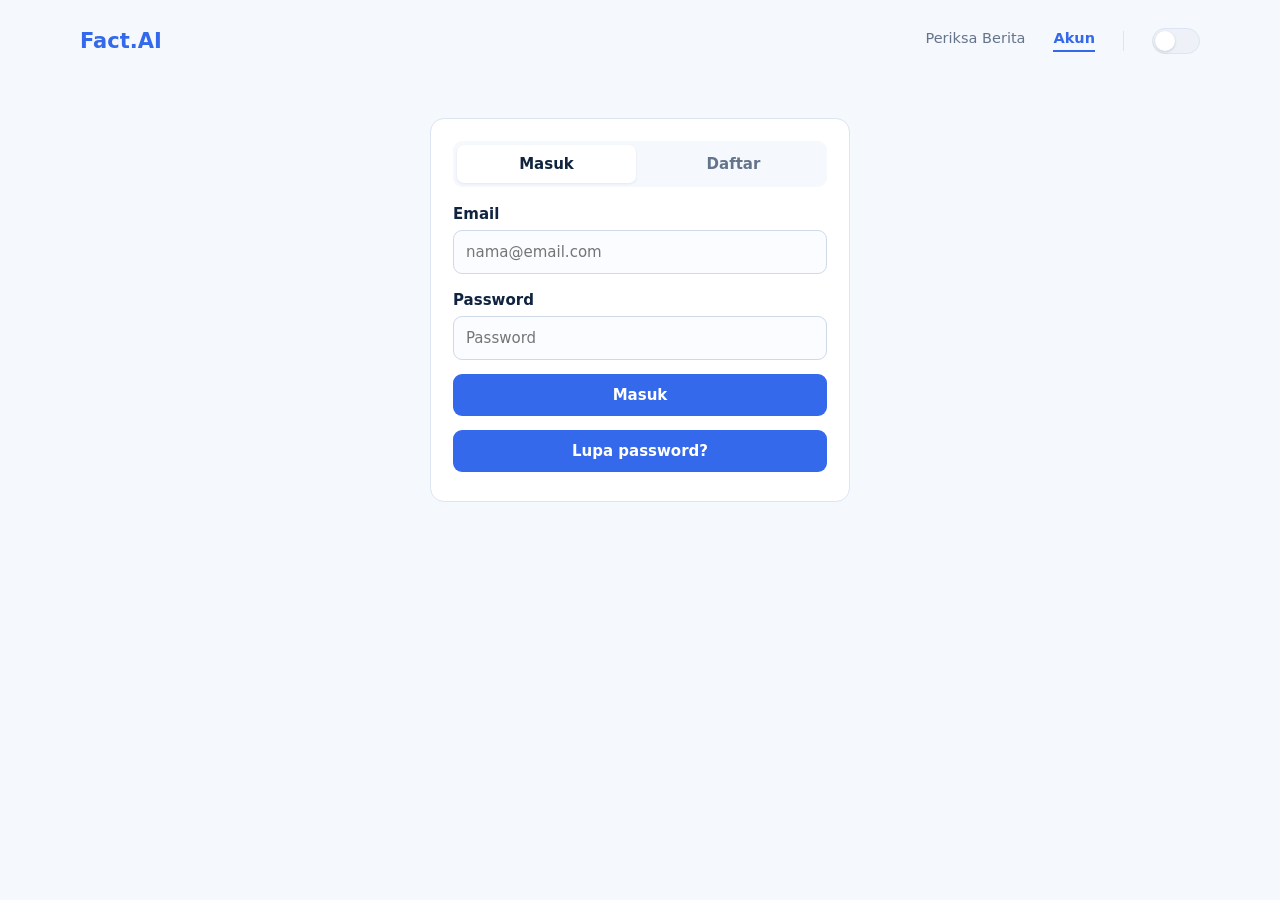
==== commit b1484284: "feat: reset password render" ====
--- a/Frontend/account.html
+++ b/Frontend/account.html
@@ -17,7 +17,7 @@
     <link rel="stylesheet" href="style.css">
     <link rel="stylesheet" href="account.css">
     <script src="config.js"></script>
-    <script src="https://app.sandbox.midtrans.com/snap/snap.js" data-client-key="ISI_CLIENT_KEY_MIDTRANS_KAMU"></script>
+    <script id="midtrans-snap-script" src="https://app.sandbox.midtrans.com/snap/snap.js"></script>
 </head>
 <body>
     <main class="page">
@@ -53,6 +53,15 @@
                         <input id="login-password" type="password" placeholder="Password" required/>
 
                         <button type="submit">Masuk</button>
+                        <button type="button" id="forgot-password-link" class="link-btn">Lupa password?</button>
+                    </form>
+
+                    <form id="forgot-password-form" class="auth-form hidden">
+                        <label for="forgot-email">Email</label>
+                        <input id="forgot-email" type="email" placeholder="nama@email.com" required/>
+
+                        <button type="submit">Kirim Link Reset Password</button>
+                        <button type="button" id="back-to-login-link" class="link-btn">Kembali ke halaman masuk</button>
                     </form>
 
                     <form id="register-form" class="auth-form hidden">
@@ -222,6 +231,7 @@
     })();
 
     const API_BASE_URL = window.API_BASE_URL;
+    document.getElementById('midtrans-snap-script').setAttribute('data-client-key', window.MIDTRANS_CLIENT_KEY);
     const CODE_SAMPLE_TEMPLATE = document.getElementById('code-sample-text').textContent;
 
     const authSection      = document.getElementById('auth-section');
@@ -233,6 +243,10 @@
     const tabRegister      = document.getElementById('tab-register');
     const loginForm        = document.getElementById('login-form');
     const registerForm     = document.getElementById('register-form');
+
+    const forgotPasswordLink = document.getElementById('forgot-password-link');
+    const backToLoginLink    = document.getElementById('back-to-login-link');
+    const forgotPasswordForm = document.getElementById('forgot-password-form');
 
     const profileEmail     = document.getElementById('profile-email');
     const logoutBtn        = document.getElementById('logout-btn');
@@ -330,11 +344,41 @@
         loginForm.classList.remove('hidden');
         registerForm.classList.add('hidden');
     });
-    tabRegister.addEventListener('click', () => {
+        tabRegister.addEventListener('click', () => {
         tabRegister.classList.add('active');
         tabLogin.classList.remove('active');
         registerForm.classList.remove('hidden');
         loginForm.classList.add('hidden');
+    });
+
+    forgotPasswordLink.addEventListener('click', () => {
+        loginForm.classList.add('hidden');
+        forgotPasswordForm.classList.remove('hidden');
+    });
+
+    backToLoginLink.addEventListener('click', () => {
+        forgotPasswordForm.classList.add('hidden');
+        loginForm.classList.remove('hidden');
+    });
+
+    forgotPasswordForm.addEventListener('submit', async (e) => {
+        e.preventDefault();
+        const email = document.getElementById('forgot-email').value.trim();
+
+        showLoading('Mengirim email...');
+        try {
+            const data = await apiFetch('/api/auth/forgot-password', {
+                method: 'POST',
+                body: JSON.stringify({ email }),
+            });
+            hideLoading();
+            showModal('Terkirim', data.message);
+            forgotPasswordForm.classList.add('hidden');
+            loginForm.classList.remove('hidden');
+        } catch (err) {
+            hideLoading();
+            showModal('Gagal Mengirim', err.message);
+        }
     });
 
     loginForm.addEventListener('submit', async (e) => {
